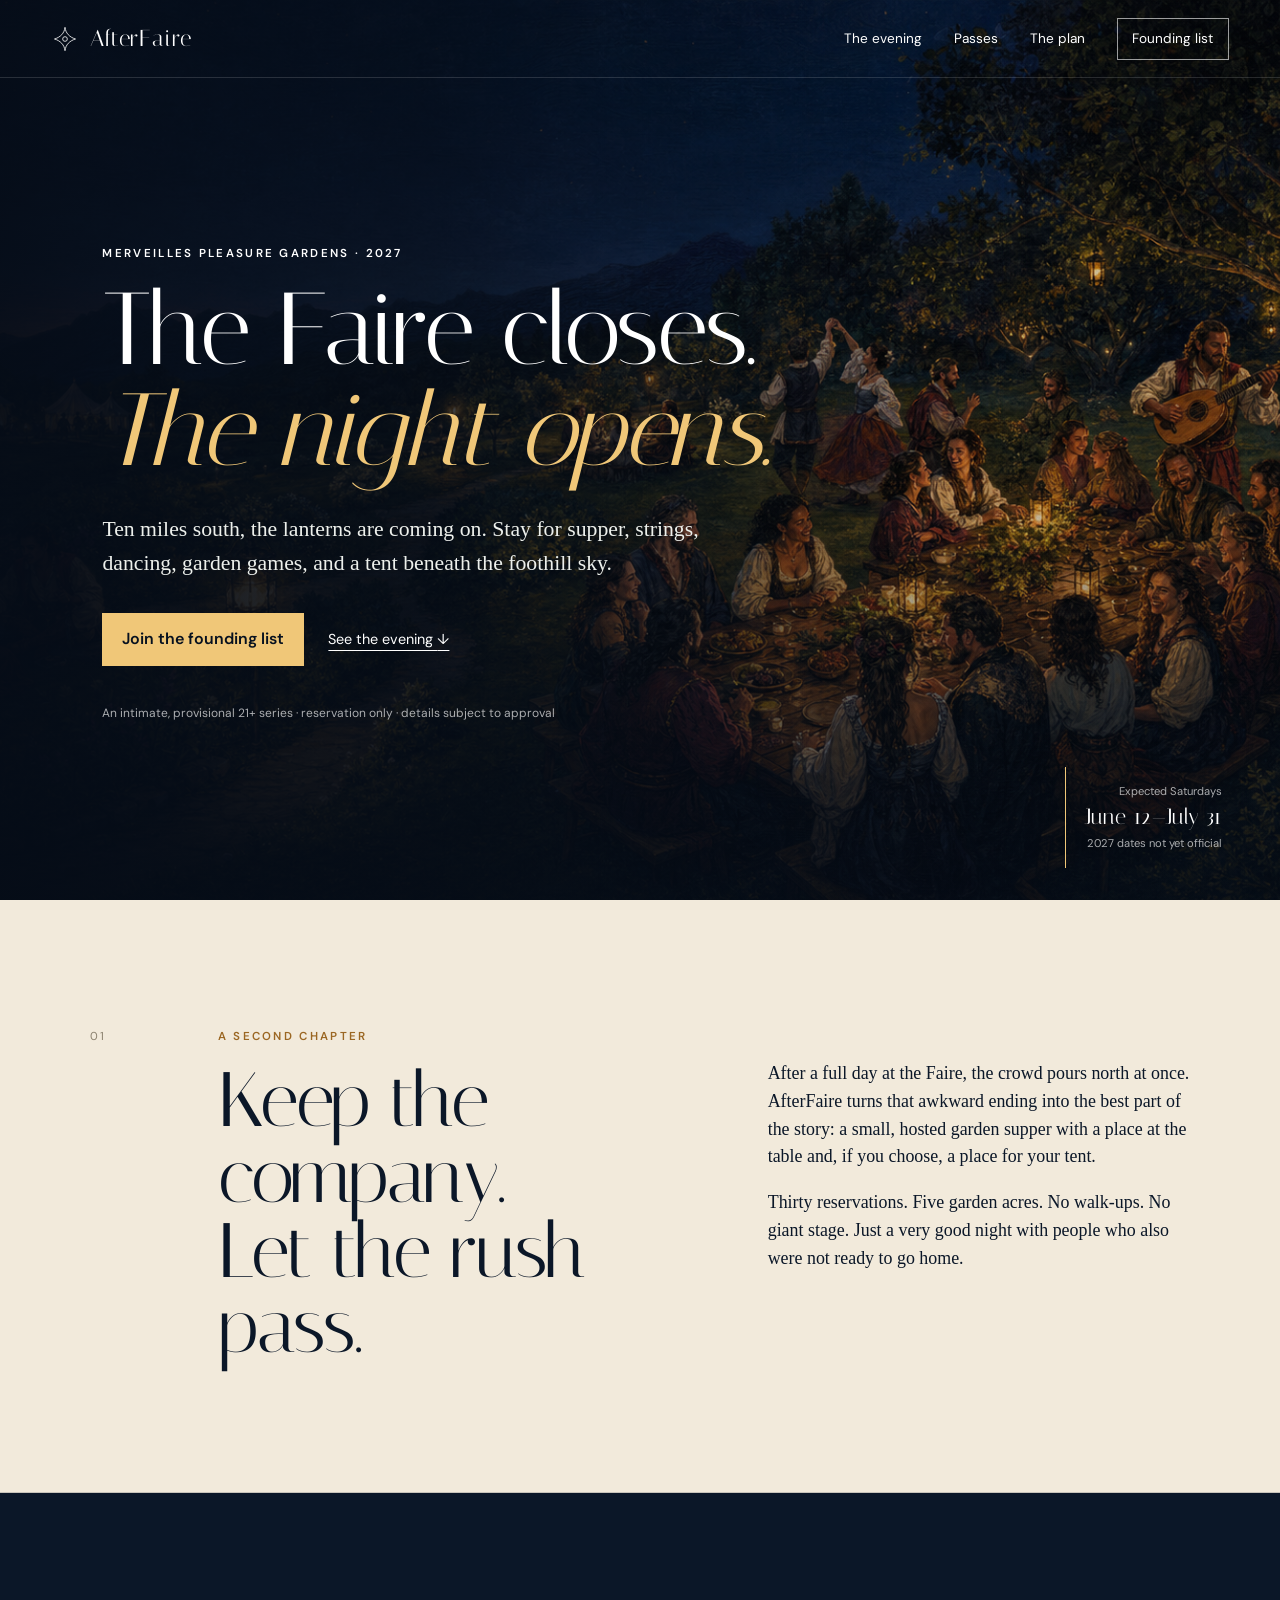
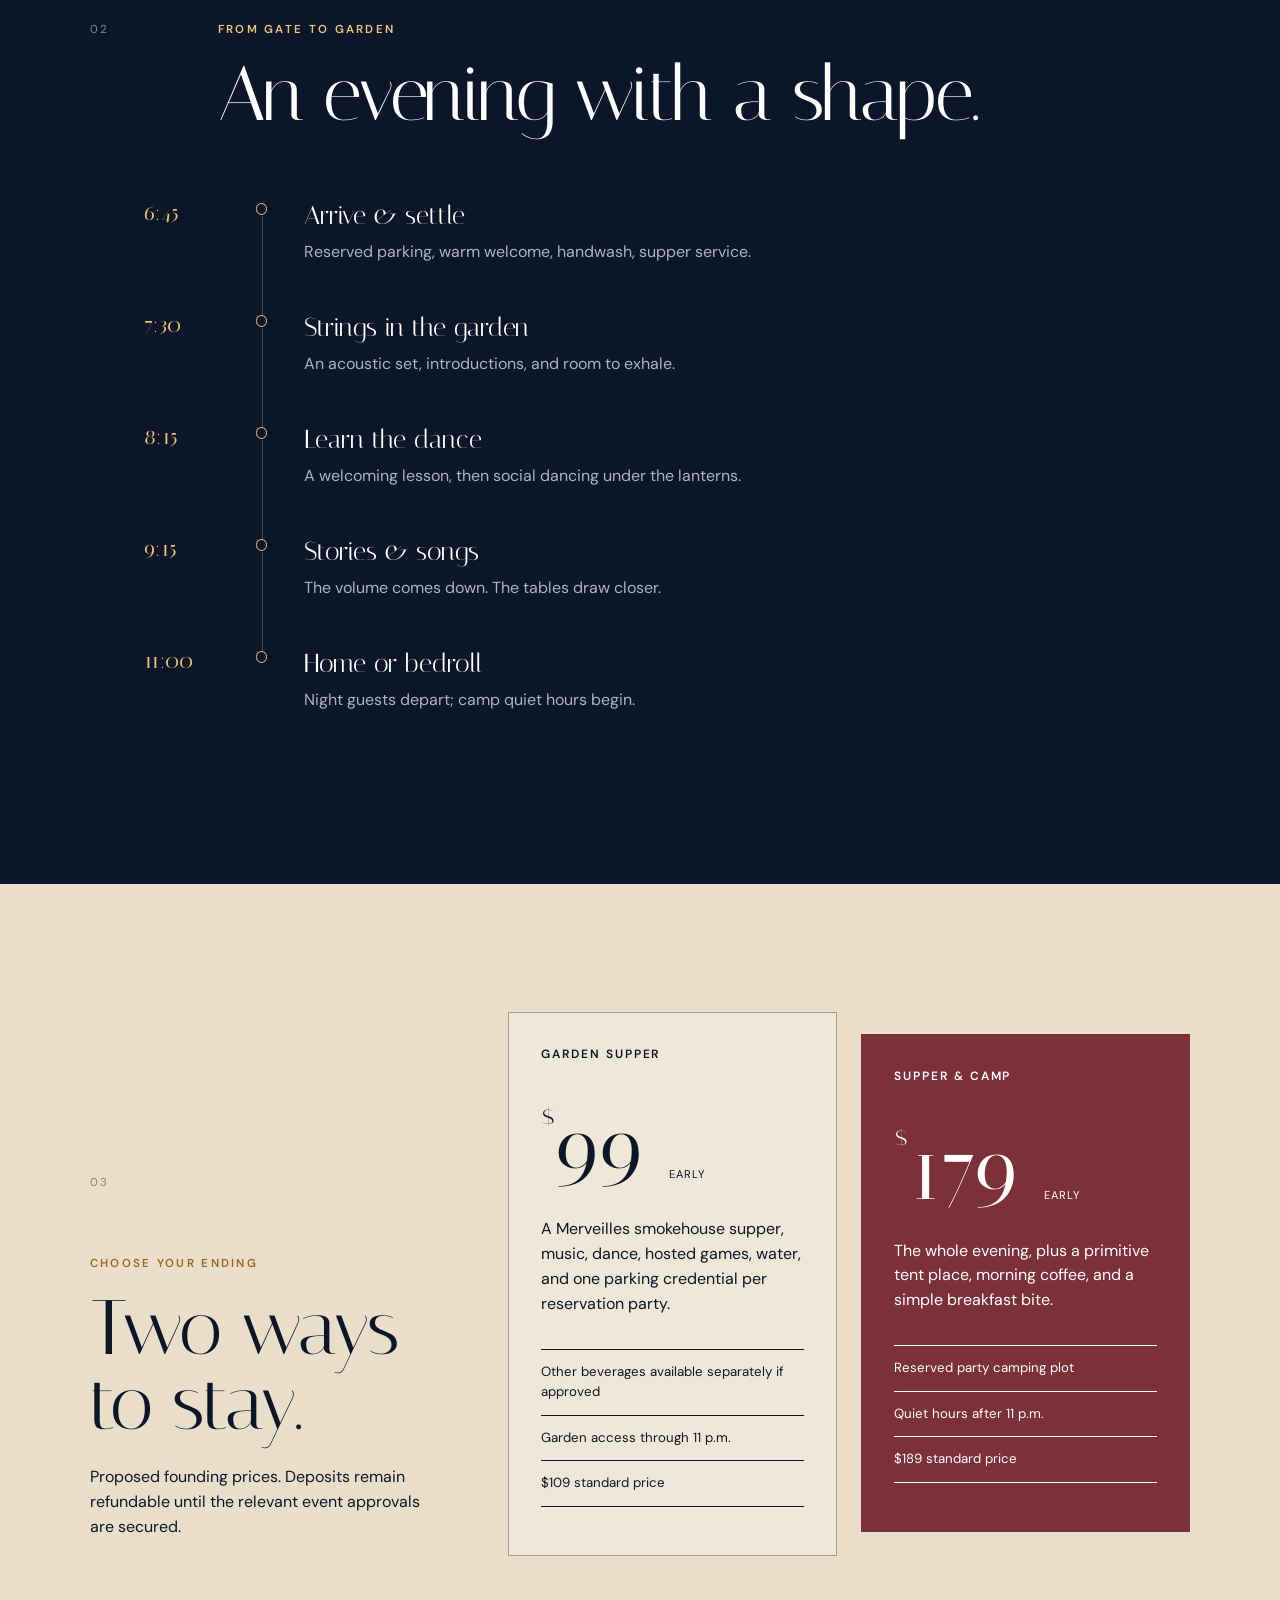
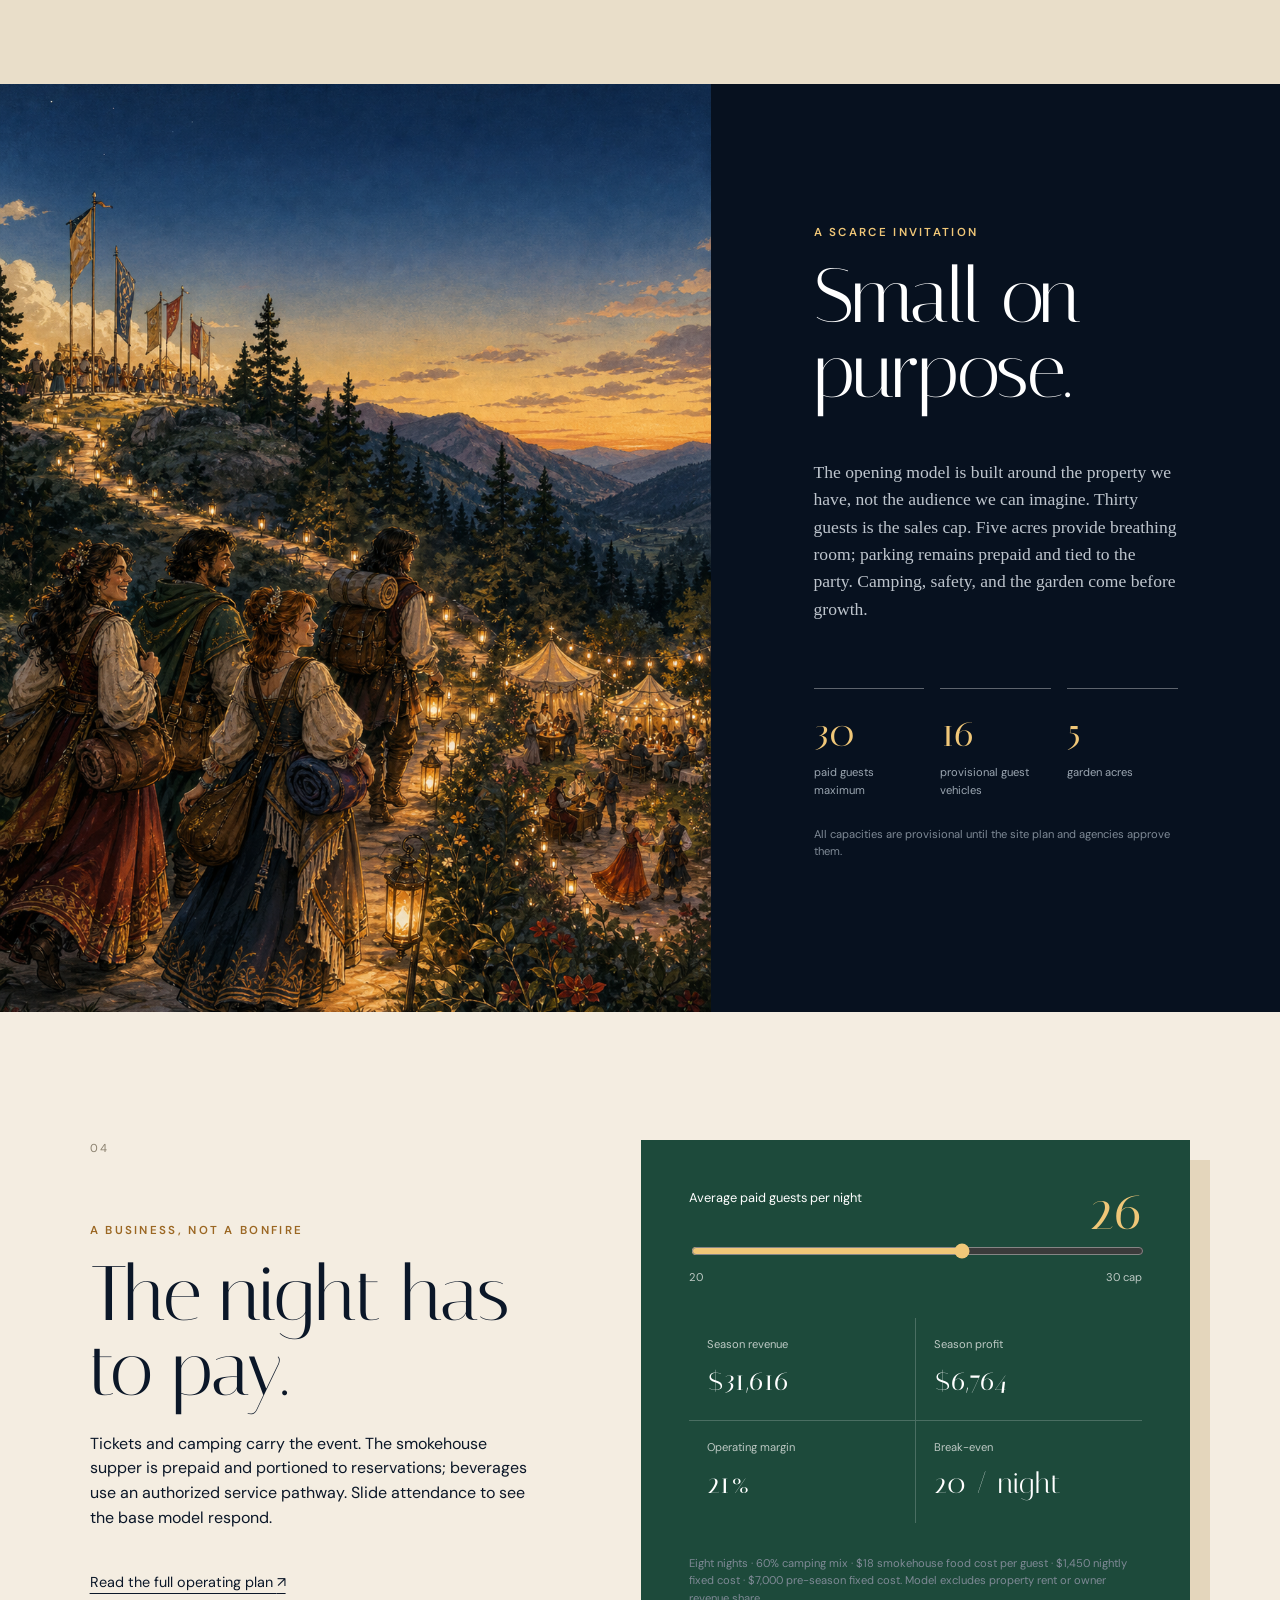
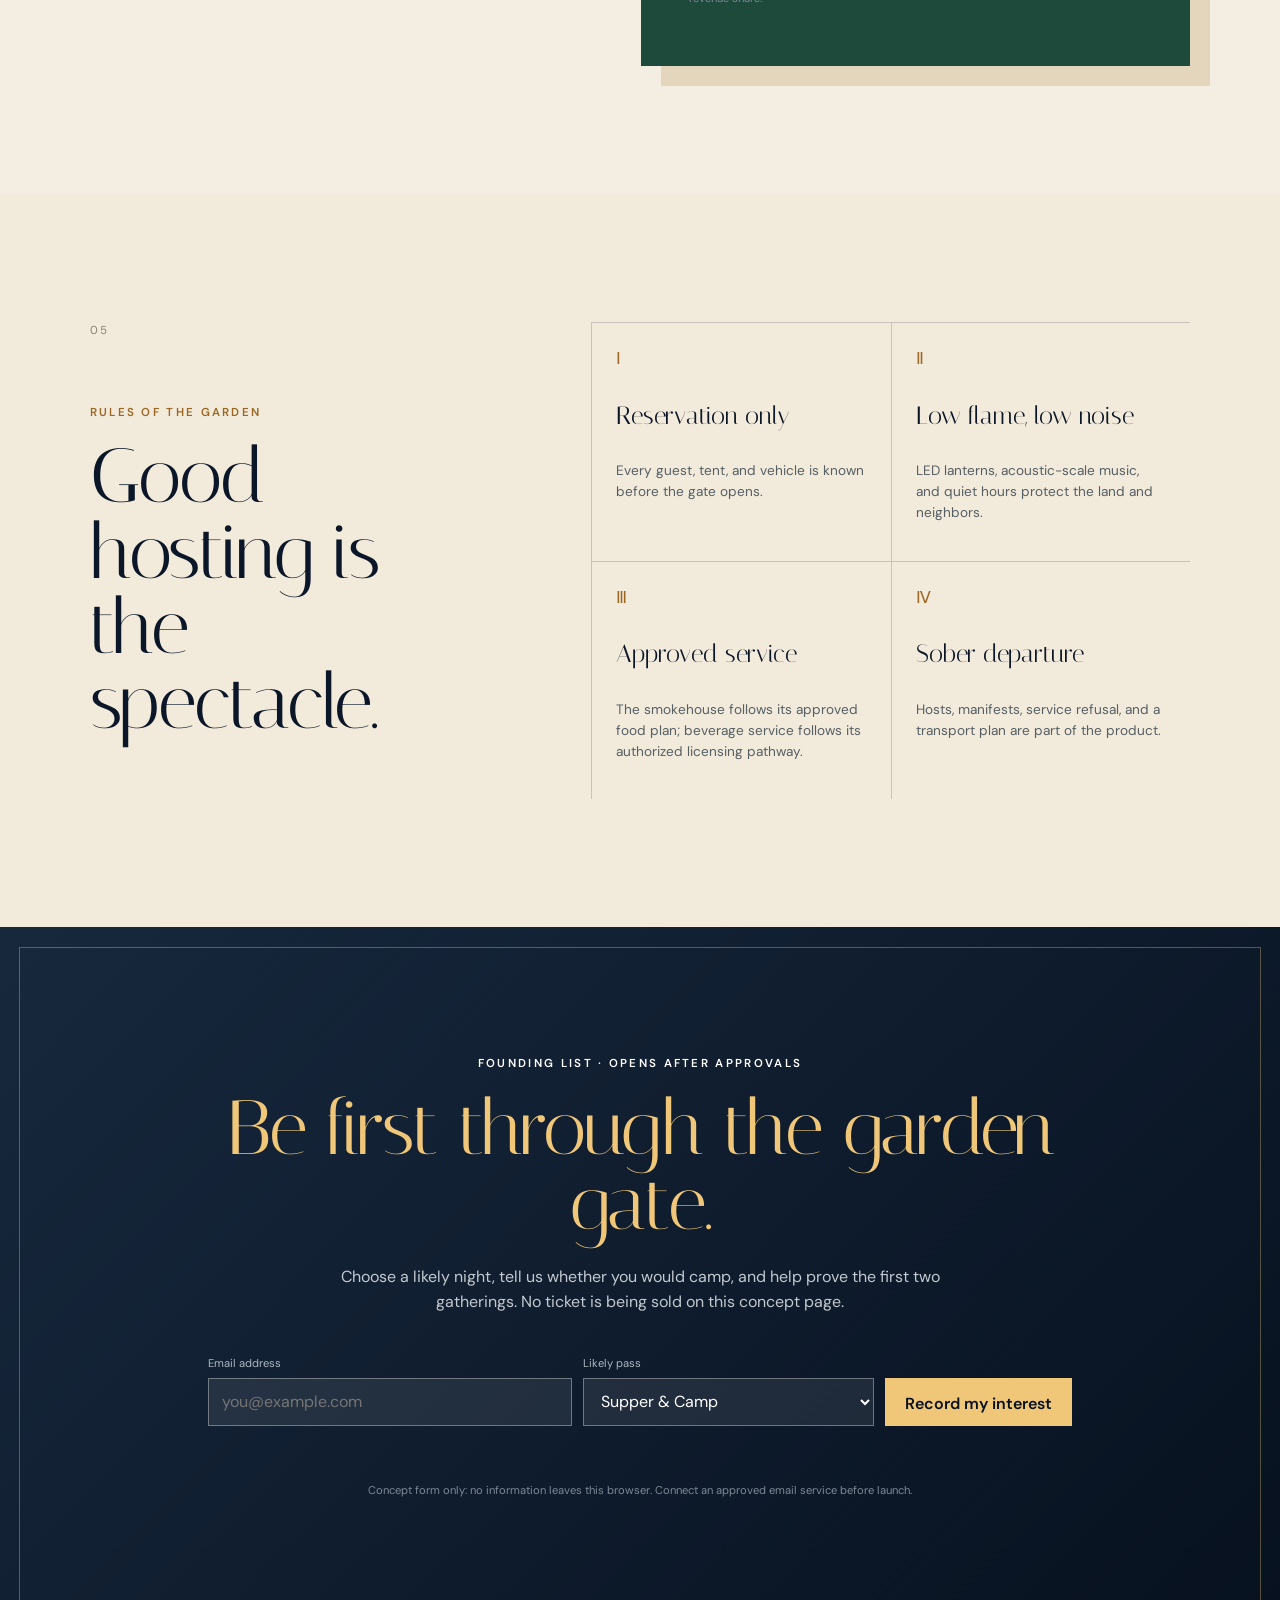
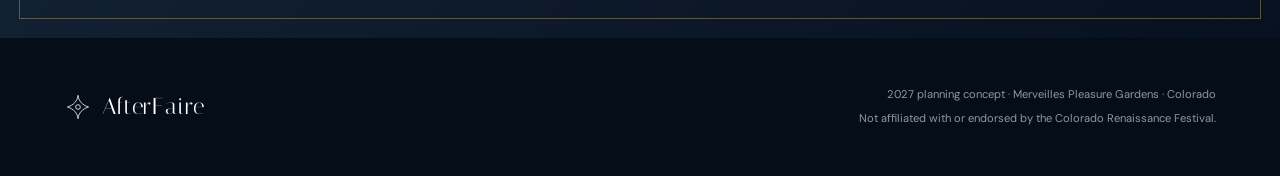
==== index.html @ 28139b81 "Launch AfterFaire 2027 planning site" ====
<!doctype html>
<html lang="en">
<head>
  <meta charset="utf-8">
  <meta name="viewport" content="width=device-width, initial-scale=1">
  <meta name="description" content="AfterFaire 2027: an intimate, reservation-only Renaissance Faire epilogue at Merveilles Pleasure Gardens.">
  <meta name="theme-color" content="#0b1728">
  <title>AfterFaire 2027 — The night opens</title>
  <link rel="preconnect" href="https://fonts.googleapis.com">
  <link rel="preconnect" href="https://fonts.gstatic.com" crossorigin>
  <link href="https://fonts.googleapis.com/css2?family=DM+Sans:wght@400;500;600&family=Italiana&display=swap" rel="stylesheet">
  <link rel="stylesheet" href="styles.css">
</head>
<body>
  <a class="skip-link" href="#main">Skip to content</a>

  <header class="site-header" data-header>
    <a class="wordmark" href="#top" aria-label="AfterFaire home">
      <svg viewBox="0 0 48 48" aria-hidden="true">
        <path d="M24 4c1 10 8 17 18 20-10 3-17 10-18 20-1-10-8-17-18-20C16 21 23 14 24 4Z"/>
        <circle cx="24" cy="24" r="4"/>
      </svg>
      <span>AfterFaire</span>
    </a>
    <nav aria-label="Primary navigation">
      <a href="#evening">The evening</a>
      <a href="#passes">Passes</a>
      <a href="#numbers">The plan</a>
      <a class="nav-cta" href="#founding">Founding list</a>
    </nav>
  </header>

  <main id="main">
    <section class="hero" id="top" aria-labelledby="hero-title">
      <img src="assets/afterfaire-hero-v2.png" alt="About two dozen costumed friends dining, dancing, and listening to musicians across a spacious lantern-lit garden beneath the Colorado foothills.">
      <div class="hero-shade"></div>
      <div class="hero-copy">
        <p class="eyebrow">Merveilles Pleasure Gardens · 2027</p>
        <h1 id="hero-title">The Faire closes.<br><em>The night opens.</em></h1>
        <p class="hero-lede">Ten miles south, the lanterns are coming on. Stay for supper, strings, dancing, garden games, and a tent beneath the foothill sky.</p>
        <div class="hero-actions">
          <a class="button button-gold" href="#founding">Join the founding list</a>
          <a class="text-link" href="#evening">See the evening <span aria-hidden="true">↓</span></a>
        </div>
        <p class="provisional">An intimate, provisional 21+ series · reservation only · details subject to approval</p>
      </div>
      <div class="hero-note" aria-hidden="true">
        <span>Expected Saturdays</span>
        <strong>June 12—July 31</strong>
        <small>2027 dates not yet official</small>
      </div>
    </section>

    <section class="thesis section-pad">
      <p class="section-number">01</p>
      <div>
        <p class="eyebrow amber">A second chapter</p>
        <h2>Keep the company.<br>Let the rush pass.</h2>
      </div>
      <div class="thesis-copy">
        <p>After a full day at the Faire, the crowd pours north at once. AfterFaire turns that awkward ending into the best part of the story: a small, hosted garden supper with a place at the table and, if you choose, a place for your tent.</p>
        <p>Thirty reservations. Five garden acres. No walk-ups. No giant stage. Just a very good night with people who also were not ready to go home.</p>
      </div>
    </section>

    <section class="evening" id="evening" aria-labelledby="evening-title">
      <div class="evening-intro section-pad">
        <p class="section-number">02</p>
        <div>
          <p class="eyebrow amber">From gate to garden</p>
          <h2 id="evening-title">An evening with a shape.</h2>
        </div>
      </div>
      <ol class="timeline">
        <li>
          <time>6:45</time>
          <span class="timeline-dot"></span>
          <div><strong>Arrive & settle</strong><p>Reserved parking, warm welcome, handwash, supper service.</p></div>
        </li>
        <li>
          <time>7:30</time>
          <span class="timeline-dot"></span>
          <div><strong>Strings in the garden</strong><p>An acoustic set, introductions, and room to exhale.</p></div>
        </li>
        <li>
          <time>8:15</time>
          <span class="timeline-dot"></span>
          <div><strong>Learn the dance</strong><p>A welcoming lesson, then social dancing under the lanterns.</p></div>
        </li>
        <li>
          <time>9:15</time>
          <span class="timeline-dot"></span>
          <div><strong>Stories & songs</strong><p>The volume comes down. The tables draw closer.</p></div>
        </li>
        <li>
          <time>11:00</time>
          <span class="timeline-dot"></span>
          <div><strong>Home or bedroll</strong><p>Night guests depart; camp quiet hours begin.</p></div>
        </li>
      </ol>
    </section>

    <section class="passes section-pad" id="passes" aria-labelledby="passes-title">
      <div class="passes-heading">
        <p class="section-number">03</p>
        <p class="eyebrow amber">Choose your ending</p>
        <h2 id="passes-title">Two ways to stay.</h2>
        <p>Proposed founding prices. Deposits remain refundable until the relevant event approvals are secured.</p>
      </div>
      <article class="pass-card">
        <p class="card-kicker">Garden Supper</p>
        <p class="price"><sup>$</sup>99 <small>early</small></p>
        <p>A Merveilles smokehouse supper, music, dance, hosted games, water, and one parking credential per reservation party.</p>
        <ul>
          <li>Other beverages available separately if approved</li>
          <li>Garden access through 11 p.m.</li>
          <li>$109 standard price</li>
        </ul>
      </article>
      <article class="pass-card featured">
        <p class="card-kicker">Supper & Camp</p>
        <p class="price"><sup>$</sup>179 <small>early</small></p>
        <p>The whole evening, plus a primitive tent place, morning coffee, and a simple breakfast bite.</p>
        <ul>
          <li>Reserved party camping plot</li>
          <li>Quiet hours after 11 p.m.</li>
          <li>$189 standard price</li>
        </ul>
      </article>
    </section>

    <section class="journey" aria-labelledby="journey-title">
      <div class="journey-image">
        <img src="assets/afterfaire-journey.png" alt="Four costumed friends follow a lantern path from a distant fair toward a garden gathering in the foothills.">
      </div>
      <div class="journey-copy">
        <p class="eyebrow amber">A scarce invitation</p>
        <h2 id="journey-title">Small on purpose.</h2>
        <p>The opening model is built around the property we have, not the audience we can imagine. Thirty guests is the sales cap. Five acres provide breathing room; parking remains prepaid and tied to the party. Camping, safety, and the garden come before growth.</p>
        <dl class="facts">
          <div><dt>30</dt><dd>paid guests maximum</dd></div>
          <div><dt>16</dt><dd>provisional guest vehicles</dd></div>
          <div><dt>5</dt><dd>garden acres</dd></div>
        </dl>
        <p class="small-print">All capacities are provisional until the site plan and agencies approve them.</p>
      </div>
    </section>

    <section class="numbers section-pad" id="numbers" aria-labelledby="numbers-title">
      <div class="numbers-heading">
        <p class="section-number">04</p>
        <p class="eyebrow amber">A business, not a bonfire</p>
        <h2 id="numbers-title">The night has to pay.</h2>
        <p>Tickets and camping carry the event. The smokehouse supper is prepaid and portioned to reservations; beverages use an authorized service pathway. Slide attendance to see the base model respond.</p>
        <a class="text-link dark-link" href="business-plan.md">Read the full operating plan <span aria-hidden="true">↗</span></a>
      </div>
      <div class="calculator" data-calculator>
        <div class="calc-control">
          <label for="attendance">Average paid guests per night</label>
          <output id="attendance-output" for="attendance">26</output>
          <input id="attendance" type="range" min="20" max="30" value="26" step="1">
          <div class="range-labels"><span>20</span><span>30 cap</span></div>
        </div>
        <div class="calc-results" aria-live="polite">
          <div><span>Season revenue</span><strong data-revenue>$31,616</strong></div>
          <div><span>Season profit</span><strong data-profit>$6,764</strong></div>
          <div><span>Operating margin</span><strong data-margin>21%</strong></div>
          <div><span>Break-even</span><strong>20 / night</strong></div>
        </div>
        <p class="calc-note">Eight nights · 60% camping mix · $18 smokehouse food cost per guest · $1,450 nightly fixed cost · $7,000 pre-season fixed cost. Model excludes property rent or owner revenue share.</p>
      </div>
    </section>

    <section class="principles section-pad" aria-labelledby="principles-title">
      <div>
        <p class="section-number">05</p>
        <p class="eyebrow amber">Rules of the garden</p>
        <h2 id="principles-title">Good hosting is the spectacle.</h2>
      </div>
      <div class="principle-grid">
        <article><span>Ⅰ</span><h3>Reservation only</h3><p>Every guest, tent, and vehicle is known before the gate opens.</p></article>
        <article><span>Ⅱ</span><h3>Low flame, low noise</h3><p>LED lanterns, acoustic-scale music, and quiet hours protect the land and neighbors.</p></article>
        <article><span>Ⅲ</span><h3>Approved service</h3><p>The smokehouse follows its approved food plan; beverage service follows its authorized licensing pathway.</p></article>
        <article><span>Ⅳ</span><h3>Sober departure</h3><p>Hosts, manifests, service refusal, and a transport plan are part of the product.</p></article>
      </div>
    </section>

    <section class="founding" id="founding" aria-labelledby="founding-title">
      <div class="founding-inner">
        <p class="eyebrow">Founding list · opens after approvals</p>
        <h2 id="founding-title">Be first through the garden gate.</h2>
        <p>Choose a likely night, tell us whether you would camp, and help prove the first two gatherings. No ticket is being sold on this concept page.</p>
        <form class="signup" data-signup>
          <label><span>Email address</span><input type="email" name="email" autocomplete="email" placeholder="you@example.com" required></label>
          <label><span>Likely pass</span><select name="pass"><option>Supper & Camp</option><option>Garden Supper</option><option>Not sure yet</option></select></label>
          <button class="button button-gold" type="submit">Record my interest</button>
        </form>
        <p class="form-message" data-form-message role="status"></p>
        <p class="privacy">Concept form only: no information leaves this browser. Connect an approved email service before launch.</p>
      </div>
    </section>
  </main>

  <footer>
    <a class="wordmark footer-mark" href="#top">
      <svg viewBox="0 0 48 48" aria-hidden="true"><path d="M24 4c1 10 8 17 18 20-10 3-17 10-18 20-1-10-8-17-18-20C16 21 23 14 24 4Z"/><circle cx="24" cy="24" r="4"/></svg>
      <span>AfterFaire</span>
    </a>
    <p>2027 planning concept · Merveilles Pleasure Gardens · Colorado</p>
    <p>Not affiliated with or endorsed by the Colorado Renaissance Festival.</p>
  </footer>

  <script src="script.js"></script>
</body>
</html>
---- styles.css ----
:root {
  --ink: #0b1728;
  --ink-soft: #15243a;
  --night: #07111f;
  --paper: #f2eadb;
  --paper-deep: #e4d6bc;
  --amber: #dba657;
  --gold: #f0c778;
  --burgundy: #7c3038;
  --pine: #1d4a3b;
  --muted: #6f756f;
  --line: rgba(11, 23, 40, .18);
  --display: "Italiana", Georgia, serif;
  --sans: "DM Sans", system-ui, sans-serif;
}

* { box-sizing: border-box; }
html { scroll-behavior: smooth; }
body { margin: 0; color: var(--ink); background: var(--paper); font-family: var(--sans); line-height: 1.55; }
img { display: block; width: 100%; }
a { color: inherit; }
button, input, select { font: inherit; }
.skip-link { position: fixed; left: 1rem; top: -5rem; z-index: 100; background: var(--gold); padding: .7rem 1rem; }
.skip-link:focus { top: 1rem; }

.site-header { position: fixed; inset: 0 0 auto; z-index: 20; display: flex; align-items: center; justify-content: space-between; padding: 1.1rem clamp(1.2rem, 4vw, 4rem); color: #fff; border-bottom: 1px solid rgba(255,255,255,.14); transition: background .25s, padding .25s; }
.site-header.scrolled { background: rgba(7,17,31,.95); backdrop-filter: blur(14px); padding-top: .75rem; padding-bottom: .75rem; }
.wordmark { display: inline-flex; gap: .65rem; align-items: center; text-decoration: none; font-family: var(--display); font-size: 1.45rem; letter-spacing: .04em; }
.wordmark svg { width: 1.75rem; fill: none; stroke: currentColor; stroke-width: 1.4; }
nav { display: flex; gap: clamp(1rem, 2.5vw, 2.5rem); align-items: center; font-size: .85rem; }
nav a { text-decoration: none; }
.nav-cta { border: 1px solid rgba(255,255,255,.6); padding: .6rem .9rem; }

.hero { min-height: 100svh; position: relative; display: flex; align-items: center; overflow: hidden; color: #fff; background: var(--night); }
.hero > img { position: absolute; inset: 0; height: 100%; object-fit: cover; object-position: 55% center; }
.hero-shade { position: absolute; inset: 0; background: linear-gradient(90deg, rgba(5,12,23,.96) 0%, rgba(5,12,23,.79) 34%, rgba(5,12,23,.16) 72%), linear-gradient(0deg, rgba(5,12,23,.72), transparent 45%); }
.hero-copy { position: relative; z-index: 2; width: min(44rem, 86vw); margin-left: clamp(1.2rem, 8vw, 9rem); padding: 9rem 0 4rem; }
.eyebrow { margin: 0 0 1.1rem; font-size: .72rem; font-weight: 600; letter-spacing: .2em; text-transform: uppercase; }
.amber { color: #9b6723; }
h1, h2 { margin: 0; font-family: var(--display); font-weight: 400; line-height: .98; letter-spacing: -.025em; }
h1 { font-size: clamp(3.7rem, 8vw, 8.5rem); }
h1 em { color: var(--gold); font-style: italic; }
h2 { font-size: clamp(3rem, 6vw, 6.8rem); }
.hero-lede { max-width: 39rem; margin: 2rem 0; color: #edf0ec; font-family: Georgia, serif; font-size: clamp(1.1rem, 1.7vw, 1.4rem); }
.hero-actions { display: flex; flex-wrap: wrap; gap: 1.5rem; align-items: center; }
.button { display: inline-block; border: 0; padding: .9rem 1.25rem; cursor: pointer; font-weight: 600; text-decoration: none; }
.button-gold { color: var(--night); background: var(--gold); }
.button:hover, .button:focus-visible { transform: translateY(-1px); filter: brightness(1.06); }
.text-link { font-size: .9rem; text-underline-offset: .35rem; }
.provisional { margin-top: 2.4rem; color: rgba(255,255,255,.66); font-size: .75rem; }
.hero-note { position: absolute; right: 3vw; bottom: 2rem; z-index: 2; padding: 1rem 1.2rem; border-left: 1px solid var(--gold); text-align: right; }
.hero-note span, .hero-note small { display: block; color: rgba(255,255,255,.66); font-size: .7rem; }
.hero-note strong { display: block; font-family: var(--display); font-size: 1.4rem; font-weight: 400; }

.section-pad { padding: clamp(5rem, 10vw, 10rem) clamp(1.2rem, 7vw, 8rem); }
.section-number { margin: 0; color: #8a806e; font-size: .72rem; letter-spacing: .18em; }
.thesis { display: grid; grid-template-columns: 4rem 1.15fr 1fr; gap: clamp(2rem, 5vw, 6rem); align-items: start; border-bottom: 1px solid var(--line); }
.thesis h2 { max-width: 12ch; }
.thesis-copy { max-width: 34rem; padding-top: 2rem; font-family: Georgia, serif; font-size: 1.12rem; }
.thesis-copy p:first-child { margin-top: 0; }

.evening { color: #fff; background: var(--ink); }
.evening-intro { display: grid; grid-template-columns: 4rem 1fr; gap: clamp(2rem, 5vw, 6rem); padding-bottom: 4rem; }
.evening .section-number { color: #7f8a98; }
.evening .amber { color: var(--gold); }
.timeline { max-width: 1120px; margin: 0 auto; padding: 0 clamp(1.2rem, 5vw, 4rem) 8rem; list-style: none; }
.timeline li { display: grid; grid-template-columns: 5rem 1rem 1fr; gap: 2rem; min-height: 7rem; }
.timeline time { color: var(--gold); font-family: var(--display); font-size: 1.35rem; }
.timeline-dot { position: relative; width: .7rem; height: .7rem; margin-top: .45rem; border: 1px solid var(--gold); border-radius: 50%; }
.timeline-dot::after { content: ""; position: absolute; left: 50%; top: .7rem; width: 1px; height: 6.3rem; background: rgba(240,199,120,.28); }
.timeline li:last-child .timeline-dot::after { display: none; }
.timeline strong { display: block; font-family: var(--display); font-size: 1.65rem; font-weight: 400; }
.timeline p { margin: .2rem 0; color: #acb5c0; }

.passes { display: grid; grid-template-columns: 1.2fr 1fr 1fr; gap: 1.5rem; align-items: end; background: #e9dec9; }
.passes-heading { padding-right: 3vw; }
.passes-heading .section-number { margin-bottom: 4rem; }
.passes-heading h2 { margin-bottom: 1.5rem; }
.pass-card { min-height: 30rem; padding: 2rem; border: 1px solid #ad9d80; background: rgba(255,255,255,.28); }
.pass-card.featured { color: #fff; background: var(--burgundy); border-color: var(--burgundy); transform: translateY(-1.5rem); }
.card-kicker { margin: 0; font-size: .75rem; font-weight: 600; letter-spacing: .16em; text-transform: uppercase; }
.price { margin: 2.5rem 0 1.6rem; font-family: var(--display); font-size: 5.5rem; line-height: 1; }
.price sup { font-size: 1.5rem; vertical-align: top; }
.price small { font-family: var(--sans); font-size: .7rem; letter-spacing: .08em; text-transform: uppercase; }
.pass-card ul { margin-top: 2rem; padding: 0; list-style: none; border-top: 1px solid currentColor; }
.pass-card li { padding: .75rem 0; border-bottom: 1px solid currentColor; font-size: .83rem; }

.journey { display: grid; grid-template-columns: minmax(0, 1fr) minmax(25rem, .8fr); min-height: 90vh; color: #fff; background: var(--night); }
.journey-image { max-height: 58rem; overflow: hidden; }
.journey-image img { height: 100%; object-fit: cover; }
.journey-copy { display: flex; flex-direction: column; justify-content: center; padding: clamp(4rem, 8vw, 9rem); }
.journey-copy .amber { color: var(--gold); }
.journey-copy h2 { margin-bottom: 2rem; }
.journey-copy > p:not(.eyebrow):not(.small-print) { color: #bec5cd; font-family: Georgia, serif; font-size: 1.1rem; }
.facts { display: grid; grid-template-columns: repeat(3, 1fr); gap: 1rem; margin: 3rem 0 1rem; }
.facts div { border-top: 1px solid rgba(255,255,255,.35); padding-top: .8rem; }
.facts dt { color: var(--gold); font-family: var(--display); font-size: 2.5rem; }
.facts dd { margin: 0; color: #9ba6b1; font-size: .7rem; }
.small-print, .calc-note, .privacy { color: #7e8995; font-size: .7rem; }

.numbers { display: grid; grid-template-columns: .9fr 1.1fr; gap: clamp(3rem, 8vw, 9rem); background: #f4ede1; }
.numbers-heading .section-number { margin-bottom: 4rem; }
.numbers-heading h2 { margin-bottom: 1.5rem; }
.dark-link { display: inline-block; margin-top: 1.5rem; }
.calculator { align-self: center; padding: clamp(1.5rem, 4vw, 3rem); color: #fff; background: var(--pine); box-shadow: 1.25rem 1.25rem 0 var(--paper-deep); }
.calc-control { display: grid; grid-template-columns: 1fr auto; gap: .5rem; }
.calc-control label { font-size: .8rem; }
.calc-control output { color: var(--gold); font-family: var(--display); font-size: 3.5rem; line-height: .8; }
input[type="range"] { grid-column: 1 / -1; width: 100%; accent-color: var(--gold); }
.range-labels { grid-column: 1 / -1; display: flex; justify-content: space-between; color: #bdc9c4; font-size: .7rem; }
.calc-results { display: grid; grid-template-columns: 1fr 1fr; gap: 1px; margin: 2rem 0; background: rgba(255,255,255,.2); }
.calc-results div { padding: 1.1rem; background: var(--pine); }
.calc-results span { display: block; color: #bdc9c4; font-size: .7rem; }
.calc-results strong { display: block; margin-top: .3rem; font-family: var(--display); font-size: 1.8rem; font-weight: 400; }

.principles { display: grid; grid-template-columns: .8fr 1.2fr; gap: clamp(3rem, 8vw, 10rem); }
.principles .section-number { margin-bottom: 4rem; }
.principle-grid { display: grid; grid-template-columns: 1fr 1fr; }
.principle-grid article { min-height: 13rem; padding: 1.5rem; border: solid var(--line); border-width: 1px 0 0 1px; }
.principle-grid span { color: #9b6723; font-family: var(--display); }
.principle-grid h3 { font-family: var(--display); font-size: 1.55rem; font-weight: 400; }
.principle-grid p { color: #555f64; font-size: .85rem; }

.founding { position: relative; padding: 8rem 1.2rem; color: #fff; background: linear-gradient(135deg, #17283d, #07111f); text-align: center; }
.founding::before { content: ""; position: absolute; inset: 1.2rem; border: 1px solid rgba(240,199,120,.35); pointer-events: none; }
.founding-inner { position: relative; max-width: 54rem; margin: 0 auto; }
.founding h2 { color: var(--gold); }
.founding-inner > p:not(.eyebrow):not(.privacy):not(.form-message) { max-width: 38rem; margin: 1.5rem auto 2.5rem; color: #c2c9d0; }
.signup { display: grid; grid-template-columns: 1fr .8fr auto; gap: .7rem; align-items: end; text-align: left; }
.signup label span { display: block; margin-bottom: .35rem; color: #aeb7c1; font-size: .7rem; }
.signup input, .signup select { width: 100%; height: 3rem; padding: 0 .8rem; color: #fff; background: rgba(255,255,255,.08); border: 1px solid rgba(255,255,255,.35); }
.signup select option { color: var(--ink); }
.signup .button { height: 3rem; }
.form-message { min-height: 1.5rem; color: var(--gold); }

footer { display: grid; grid-template-columns: 1fr auto; gap: .4rem 2rem; align-items: center; padding: 3rem clamp(1.2rem, 5vw, 5rem); color: #8d98a4; background: #050d18; font-size: .7rem; }
.footer-mark { grid-row: 1 / 3; color: #fff; }
footer p { margin: 0; text-align: right; }

@media (max-width: 900px) {
  nav a:not(.nav-cta) { display: none; }
  .hero-note { display: none; }
  .thesis { grid-template-columns: 2rem 1fr; }
  .thesis-copy { grid-column: 2; }
  .passes { grid-template-columns: 1fr 1fr; }
  .passes-heading { grid-column: 1 / -1; max-width: 38rem; }
  .pass-card.featured { transform: none; }
  .journey { grid-template-columns: 1fr; }
  .journey-image { max-height: 60vh; }
  .numbers, .principles { grid-template-columns: 1fr; }
}

@media (max-width: 600px) {
  .site-header { padding: .8rem 1rem; }
  .wordmark { font-size: 1.2rem; }
  .hero-copy { margin-left: 1.2rem; }
  .hero > img { object-position: 63% center; }
  .thesis, .evening-intro { grid-template-columns: 1fr; }
  .thesis-copy { grid-column: 1; }
  .timeline li { grid-template-columns: 3.8rem .8rem 1fr; gap: 1rem; }
  .passes { grid-template-columns: 1fr; }
  .pass-card { min-height: auto; }
  .facts { grid-template-columns: 1fr 1fr 1fr; }
  .journey-copy { padding: 4rem 1.2rem; }
  .calc-results { grid-template-columns: 1fr; }
  .principle-grid { grid-template-columns: 1fr; }
  .signup { grid-template-columns: 1fr; }
  footer { grid-template-columns: 1fr; }
  .footer-mark { grid-row: auto; margin-bottom: 1rem; }
  footer p { text-align: left; }
}

@media (prefers-reduced-motion: reduce) {
  html { scroll-behavior: auto; }
  *, *::before, *::after { transition: none !important; }
}
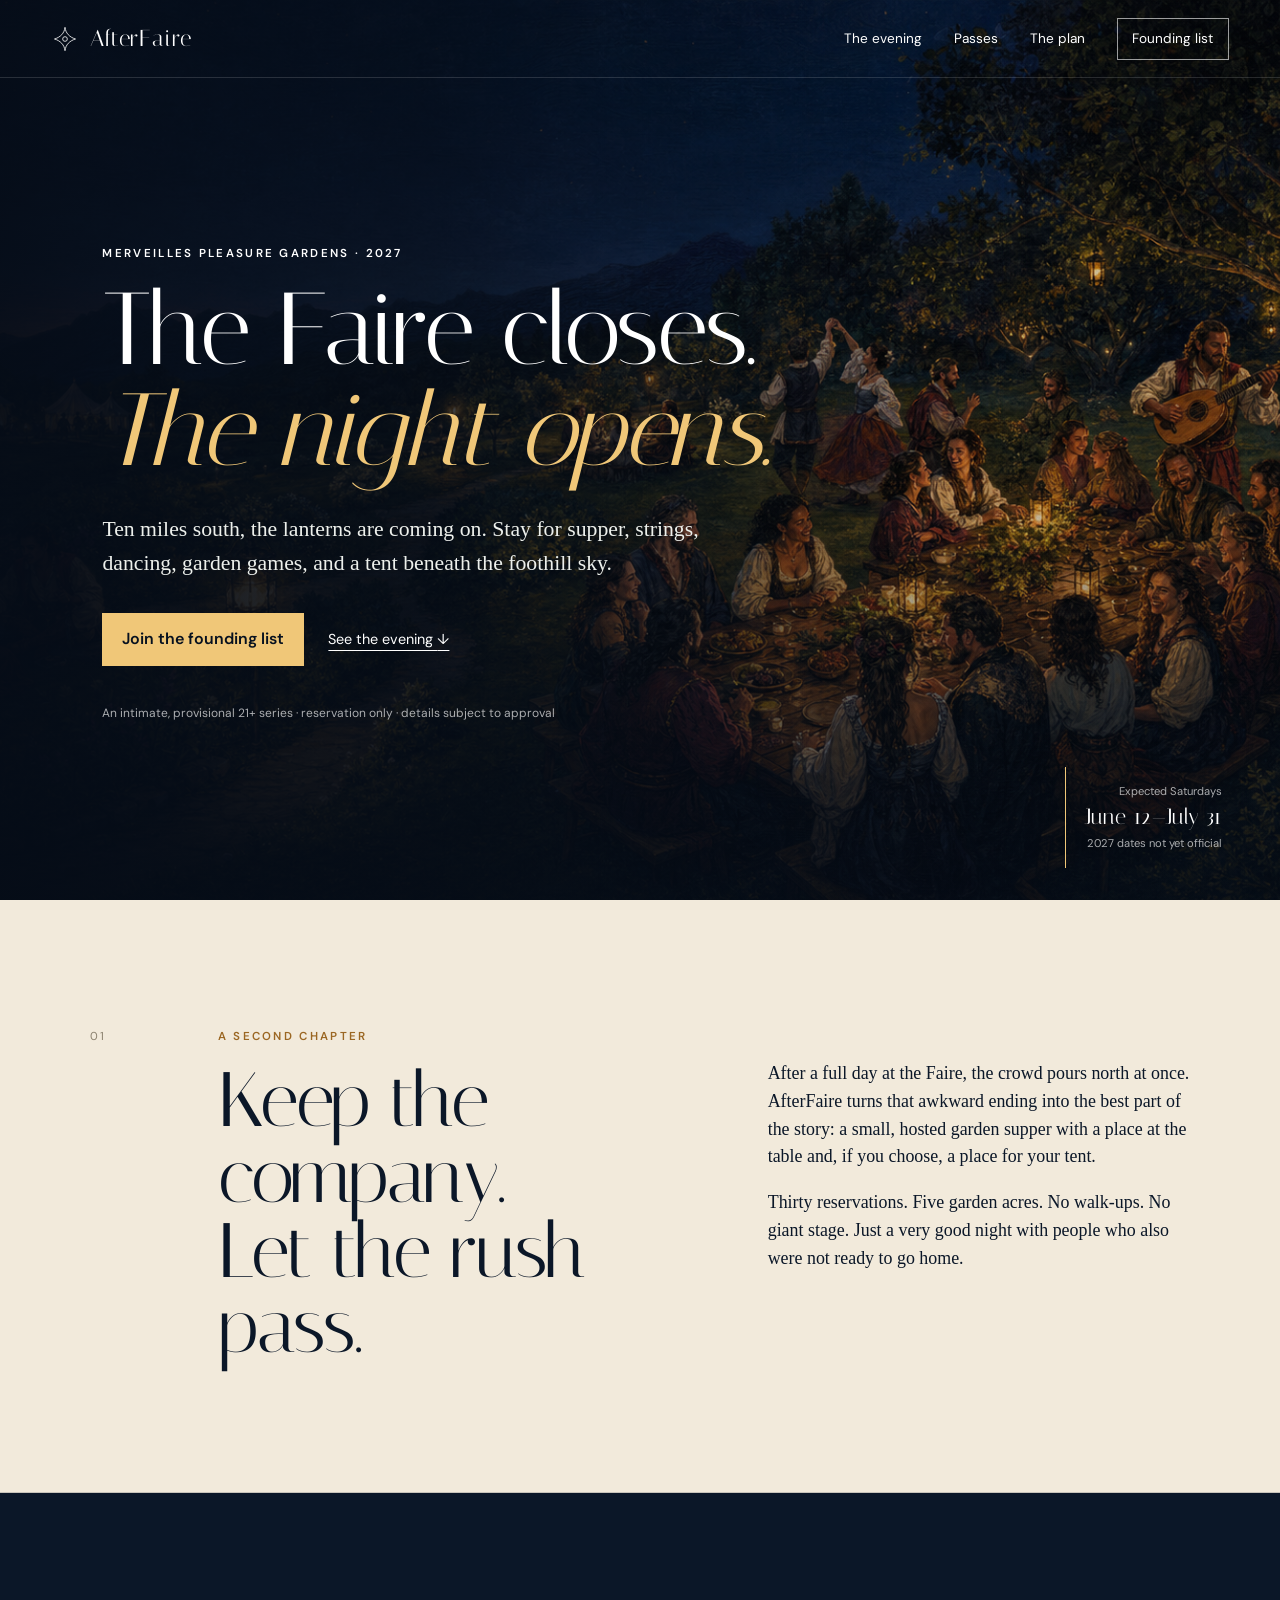
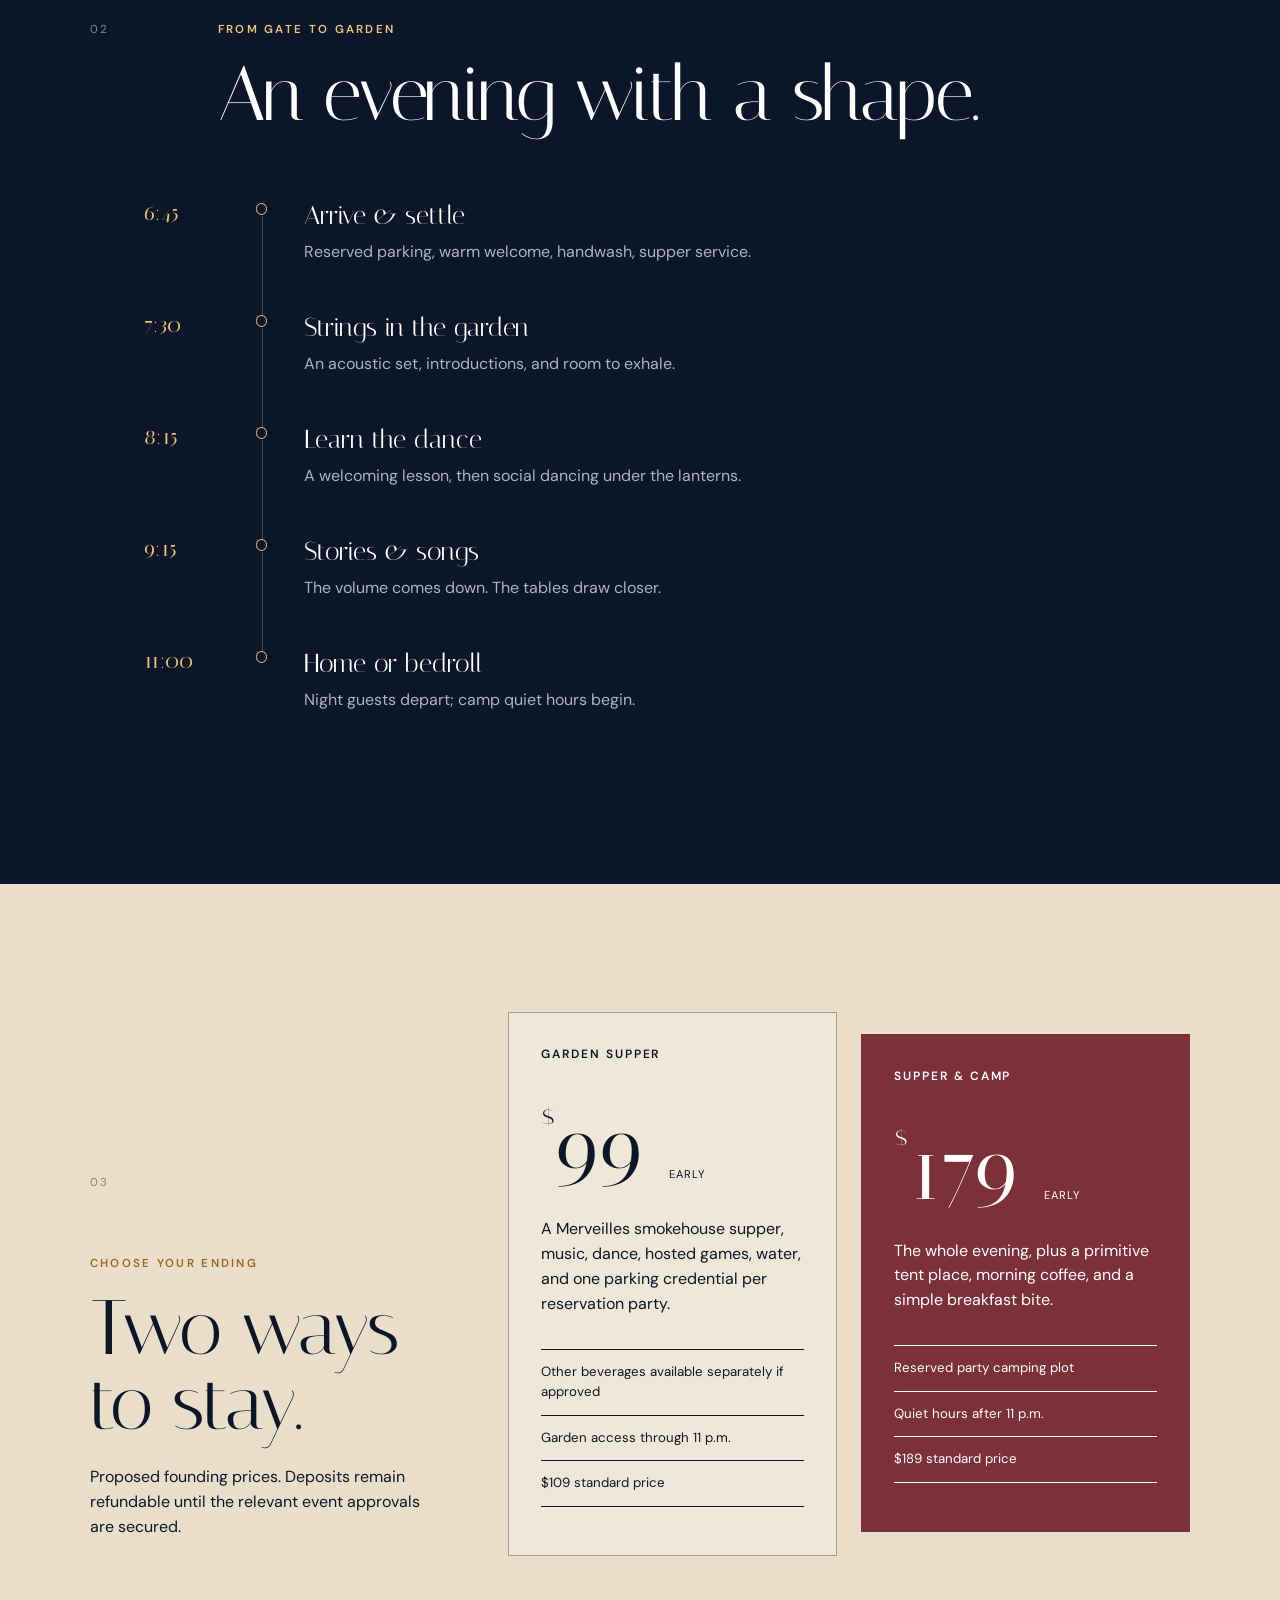
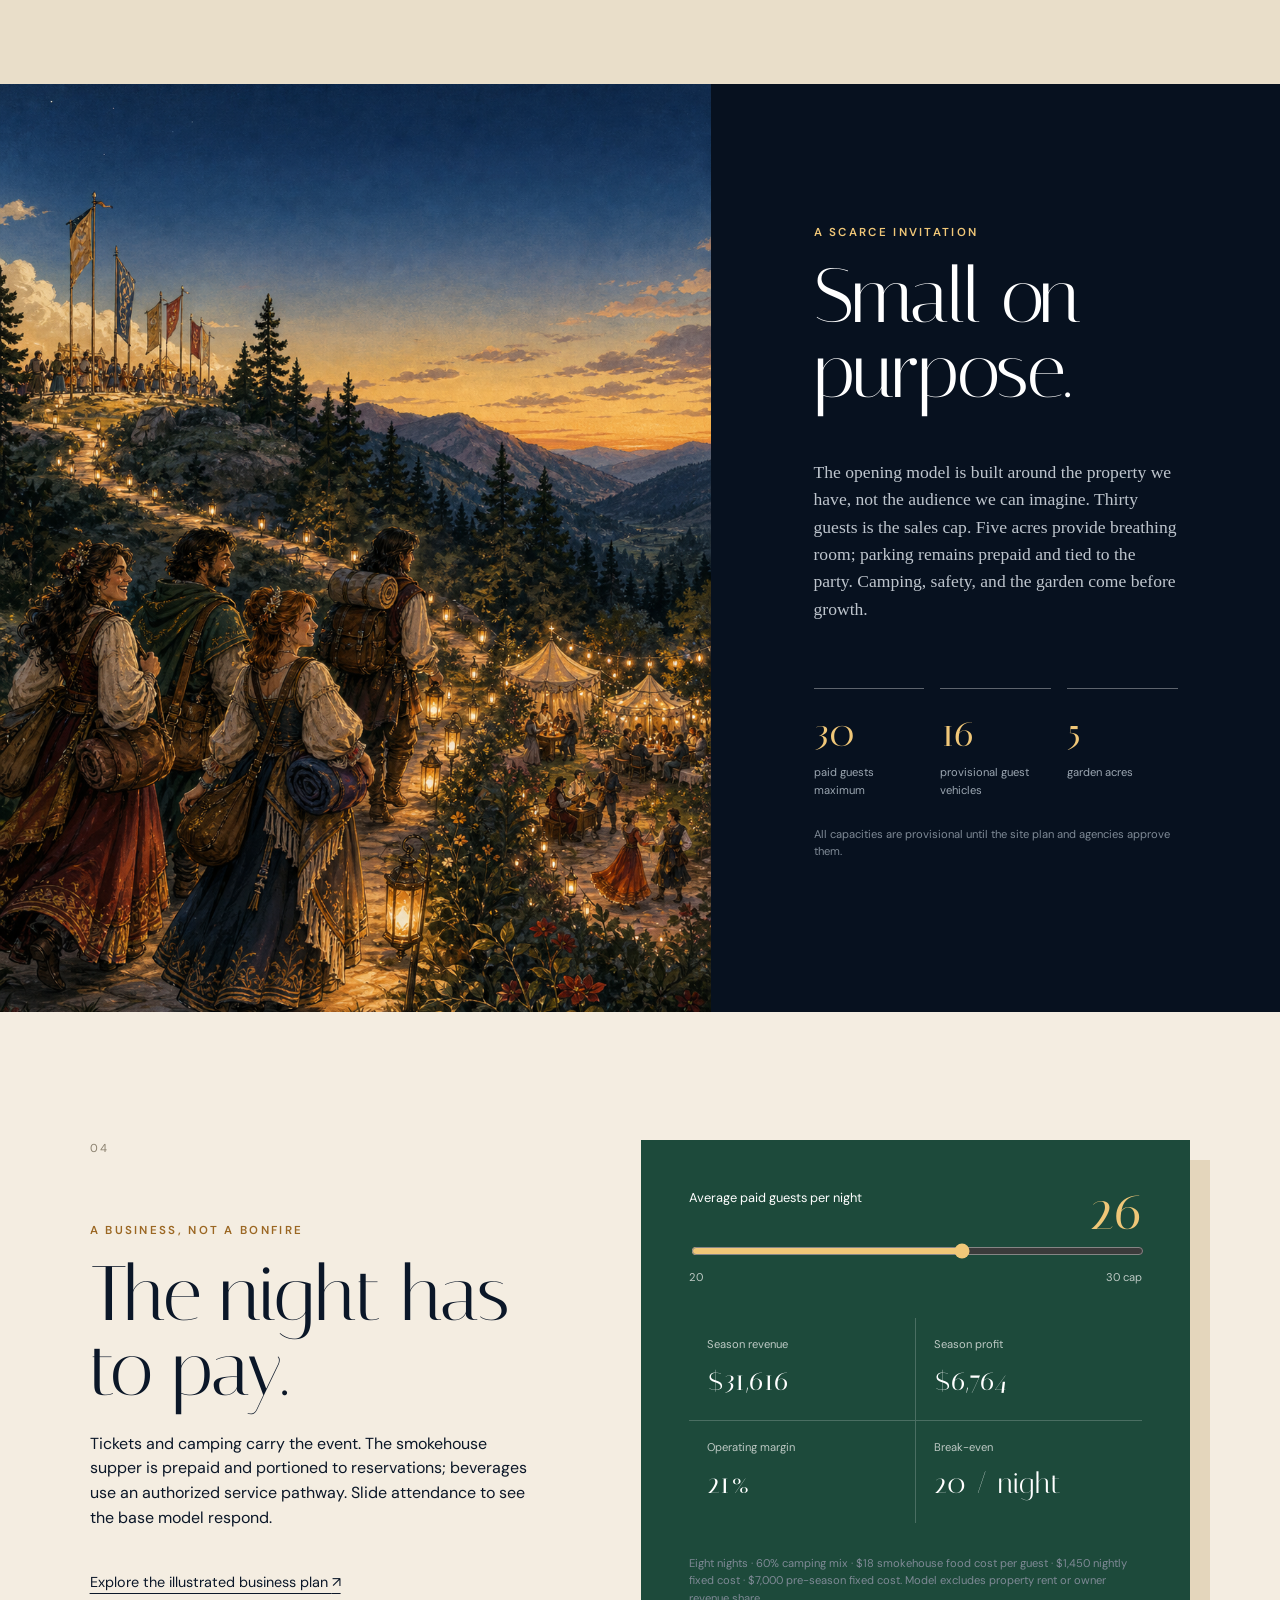
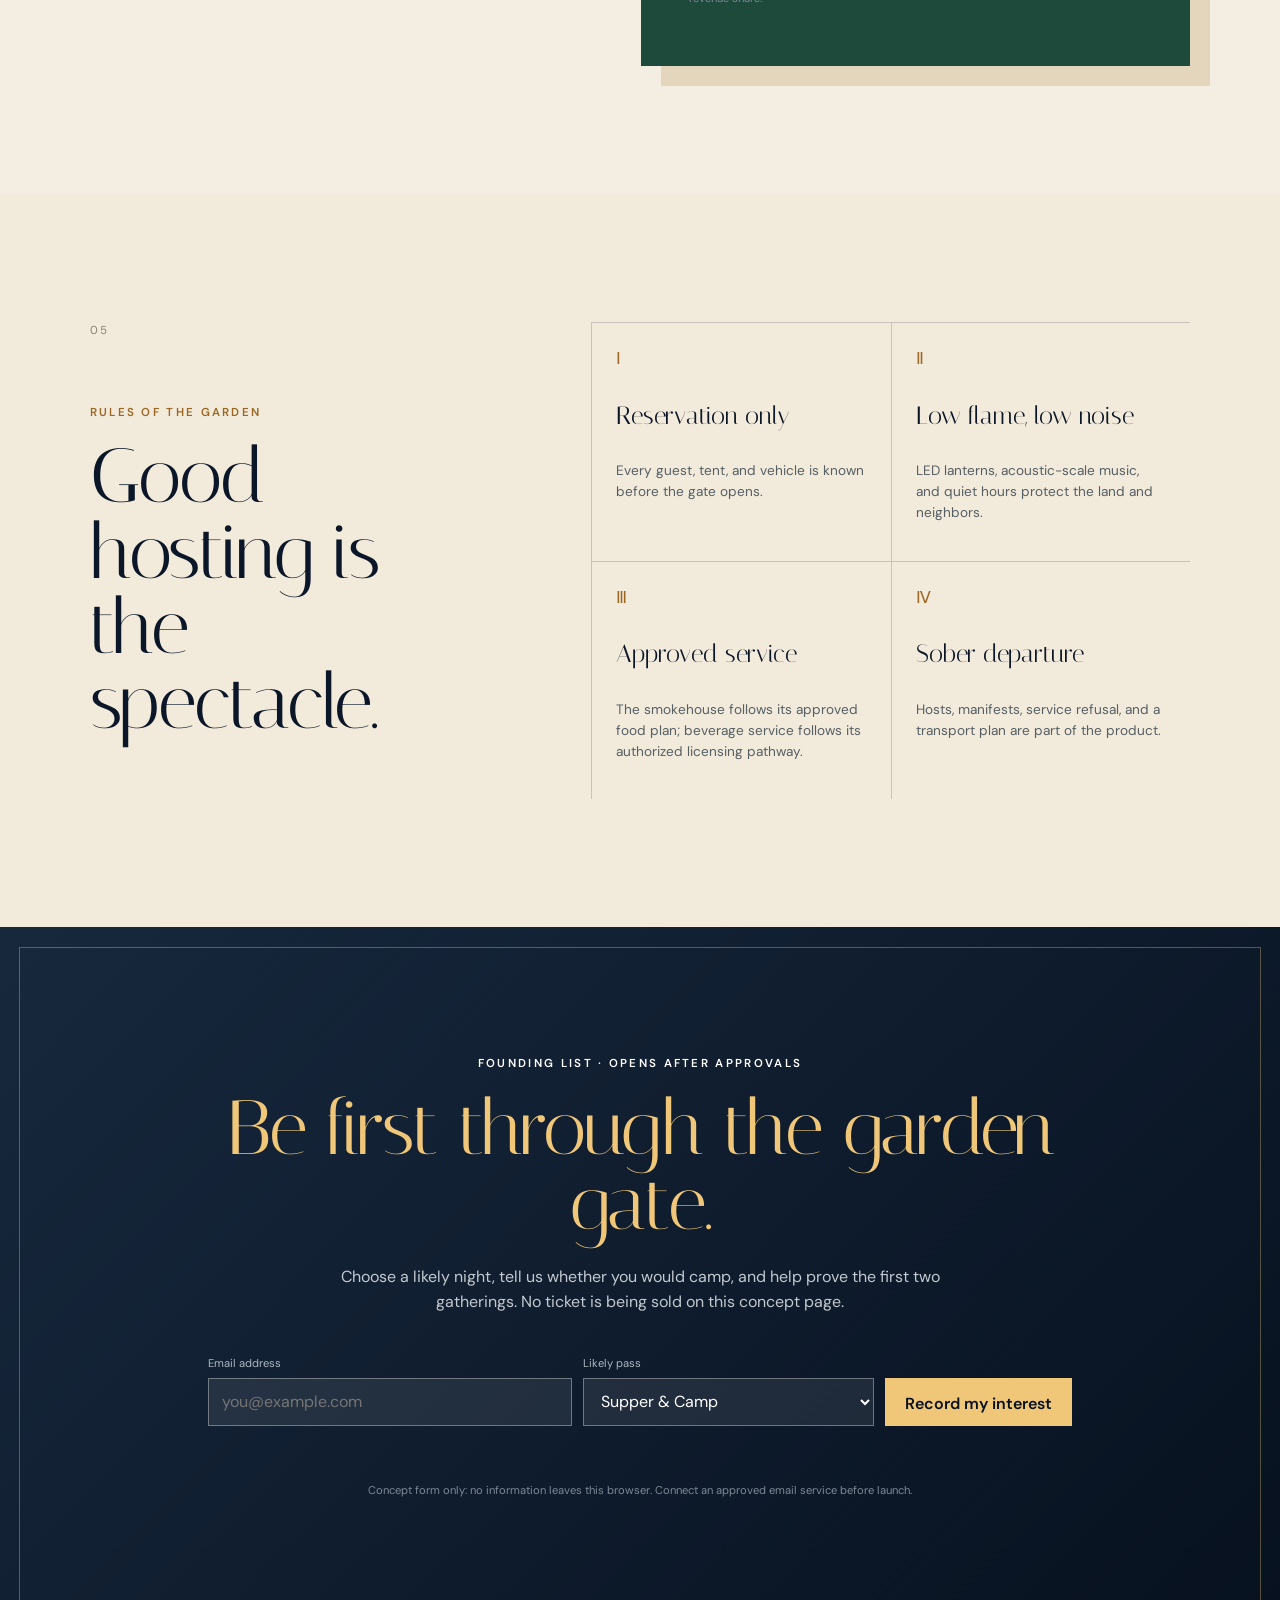
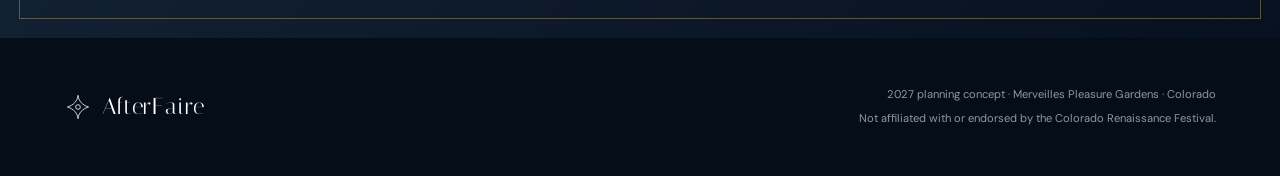
==== commit 47599343: "Add illustrated AfterFaire business scheme" ====
--- a/index.html
+++ b/index.html
@@ -8,7 +8,7 @@
   <title>AfterFaire 2027 — The night opens</title>
   <link rel="preconnect" href="https://fonts.googleapis.com">
   <link rel="preconnect" href="https://fonts.gstatic.com" crossorigin>
-  <link href="https://fonts.googleapis.com/css2?family=DM+Sans:wght@400;500;600&family=Italiana&display=swap" rel="stylesheet">
+  <link href="https://fonts.googleapis.com/css2?family=DM+Sans:wght@400;500;600&amp;family=Italiana&amp;display=swap" rel="stylesheet">
   <link rel="stylesheet" href="styles.css">
 </head>
 <body>
@@ -25,7 +25,7 @@
     <nav aria-label="Primary navigation">
       <a href="#evening">The evening</a>
       <a href="#passes">Passes</a>
-      <a href="#numbers">The plan</a>
+      <a href="scheme/">The plan</a>
       <a class="nav-cta" href="#founding">Founding list</a>
     </nav>
   </header>
@@ -75,7 +75,7 @@
         <li>
           <time>6:45</time>
           <span class="timeline-dot"></span>
-          <div><strong>Arrive & settle</strong><p>Reserved parking, warm welcome, handwash, supper service.</p></div>
+          <div><strong>Arrive &amp; settle</strong><p>Reserved parking, warm welcome, handwash, supper service.</p></div>
         </li>
         <li>
           <time>7:30</time>
@@ -90,7 +90,7 @@
         <li>
           <time>9:15</time>
           <span class="timeline-dot"></span>
-          <div><strong>Stories & songs</strong><p>The volume comes down. The tables draw closer.</p></div>
+          <div><strong>Stories &amp; songs</strong><p>The volume comes down. The tables draw closer.</p></div>
         </li>
         <li>
           <time>11:00</time>
@@ -118,7 +118,7 @@
         </ul>
       </article>
       <article class="pass-card featured">
-        <p class="card-kicker">Supper & Camp</p>
+        <p class="card-kicker">Supper &amp; Camp</p>
         <p class="price"><sup>$</sup>179 <small>early</small></p>
         <p>The whole evening, plus a primitive tent place, morning coffee, and a simple breakfast bite.</p>
         <ul>
@@ -152,7 +152,7 @@
         <p class="eyebrow amber">A business, not a bonfire</p>
         <h2 id="numbers-title">The night has to pay.</h2>
         <p>Tickets and camping carry the event. The smokehouse supper is prepaid and portioned to reservations; beverages use an authorized service pathway. Slide attendance to see the base model respond.</p>
-        <a class="text-link dark-link" href="business-plan.md">Read the full operating plan <span aria-hidden="true">↗</span></a>
+        <a class="text-link dark-link" href="scheme/">Explore the illustrated business plan <span aria-hidden="true">↗</span></a>
       </div>
       <div class="calculator" data-calculator>
         <div class="calc-control">
@@ -192,7 +192,7 @@
         <p>Choose a likely night, tell us whether you would camp, and help prove the first two gatherings. No ticket is being sold on this concept page.</p>
         <form class="signup" data-signup>
           <label><span>Email address</span><input type="email" name="email" autocomplete="email" placeholder="you@example.com" required></label>
-          <label><span>Likely pass</span><select name="pass"><option>Supper & Camp</option><option>Garden Supper</option><option>Not sure yet</option></select></label>
+          <label><span>Likely pass</span><select name="pass"><option>Supper &amp; Camp</option><option>Garden Supper</option><option>Not sure yet</option></select></label>
           <button class="button button-gold" type="submit">Record my interest</button>
         </form>
         <p class="form-message" data-form-message role="status"></p>
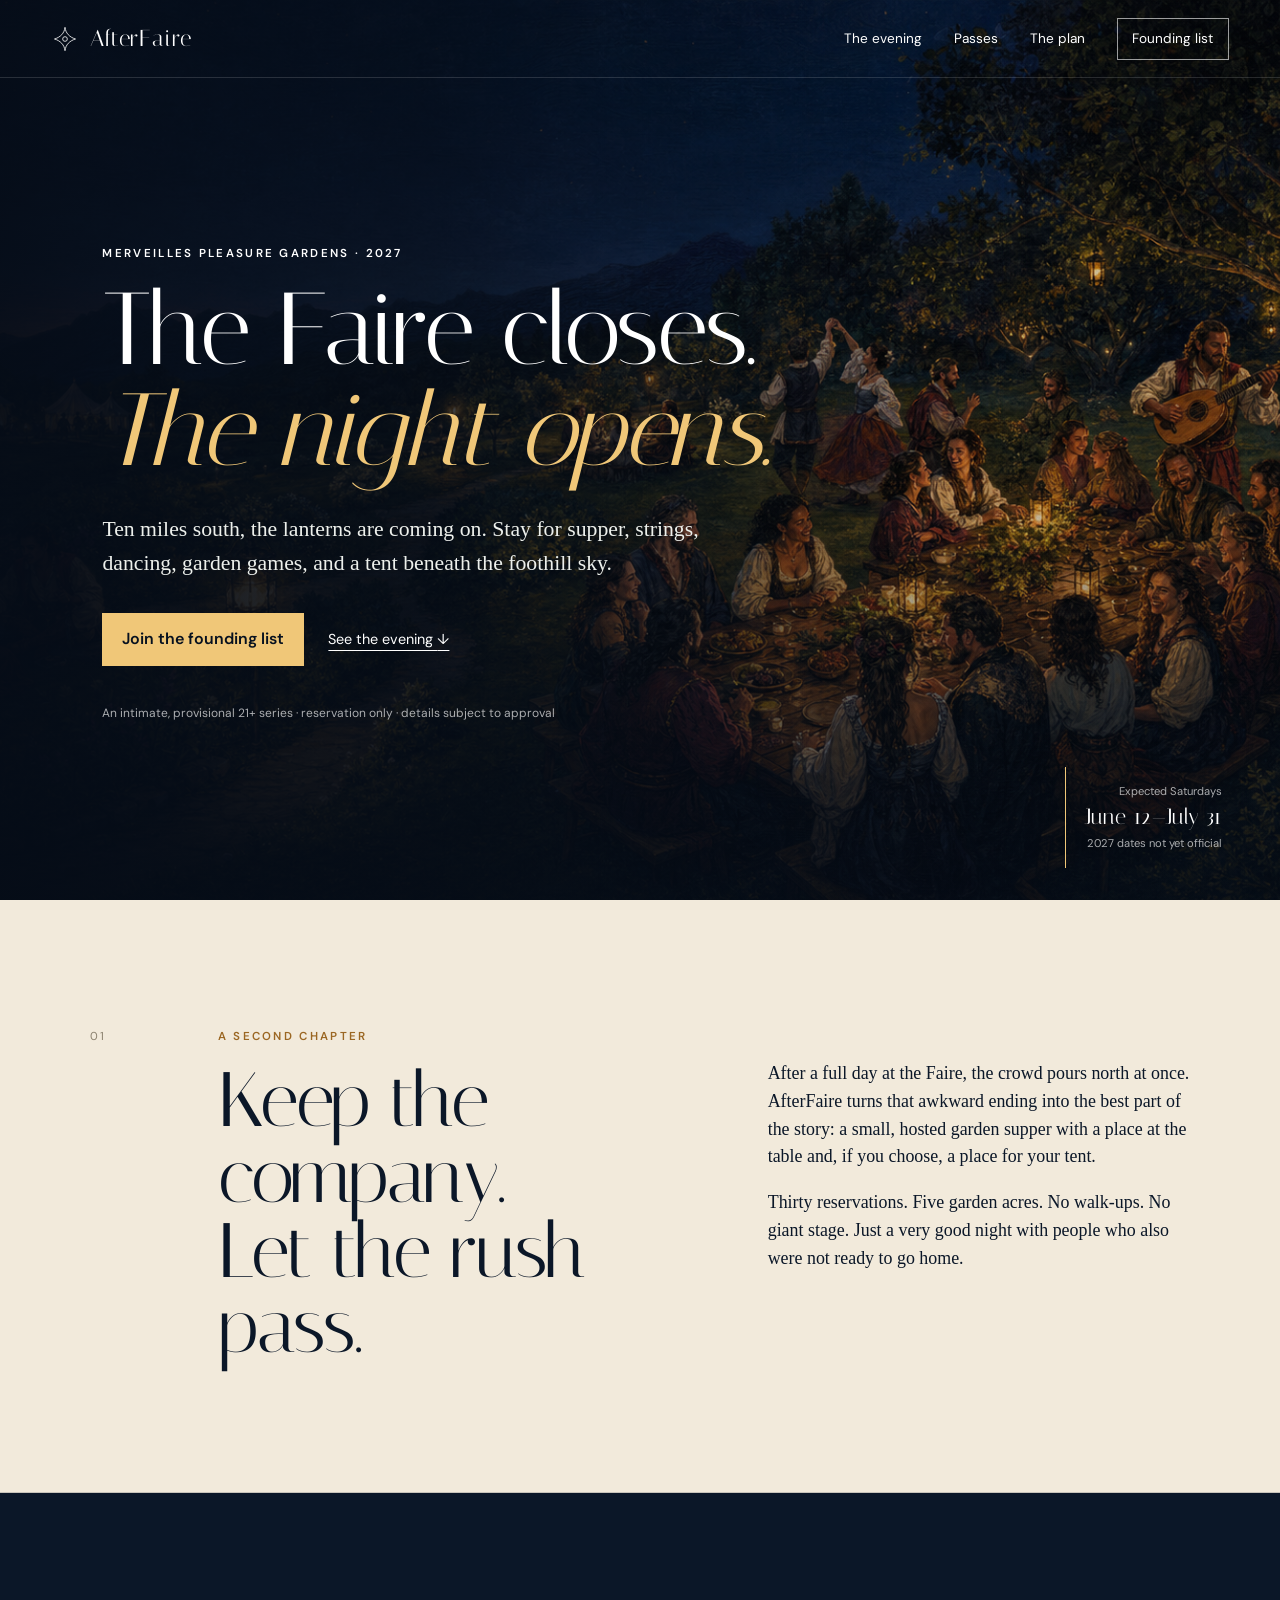
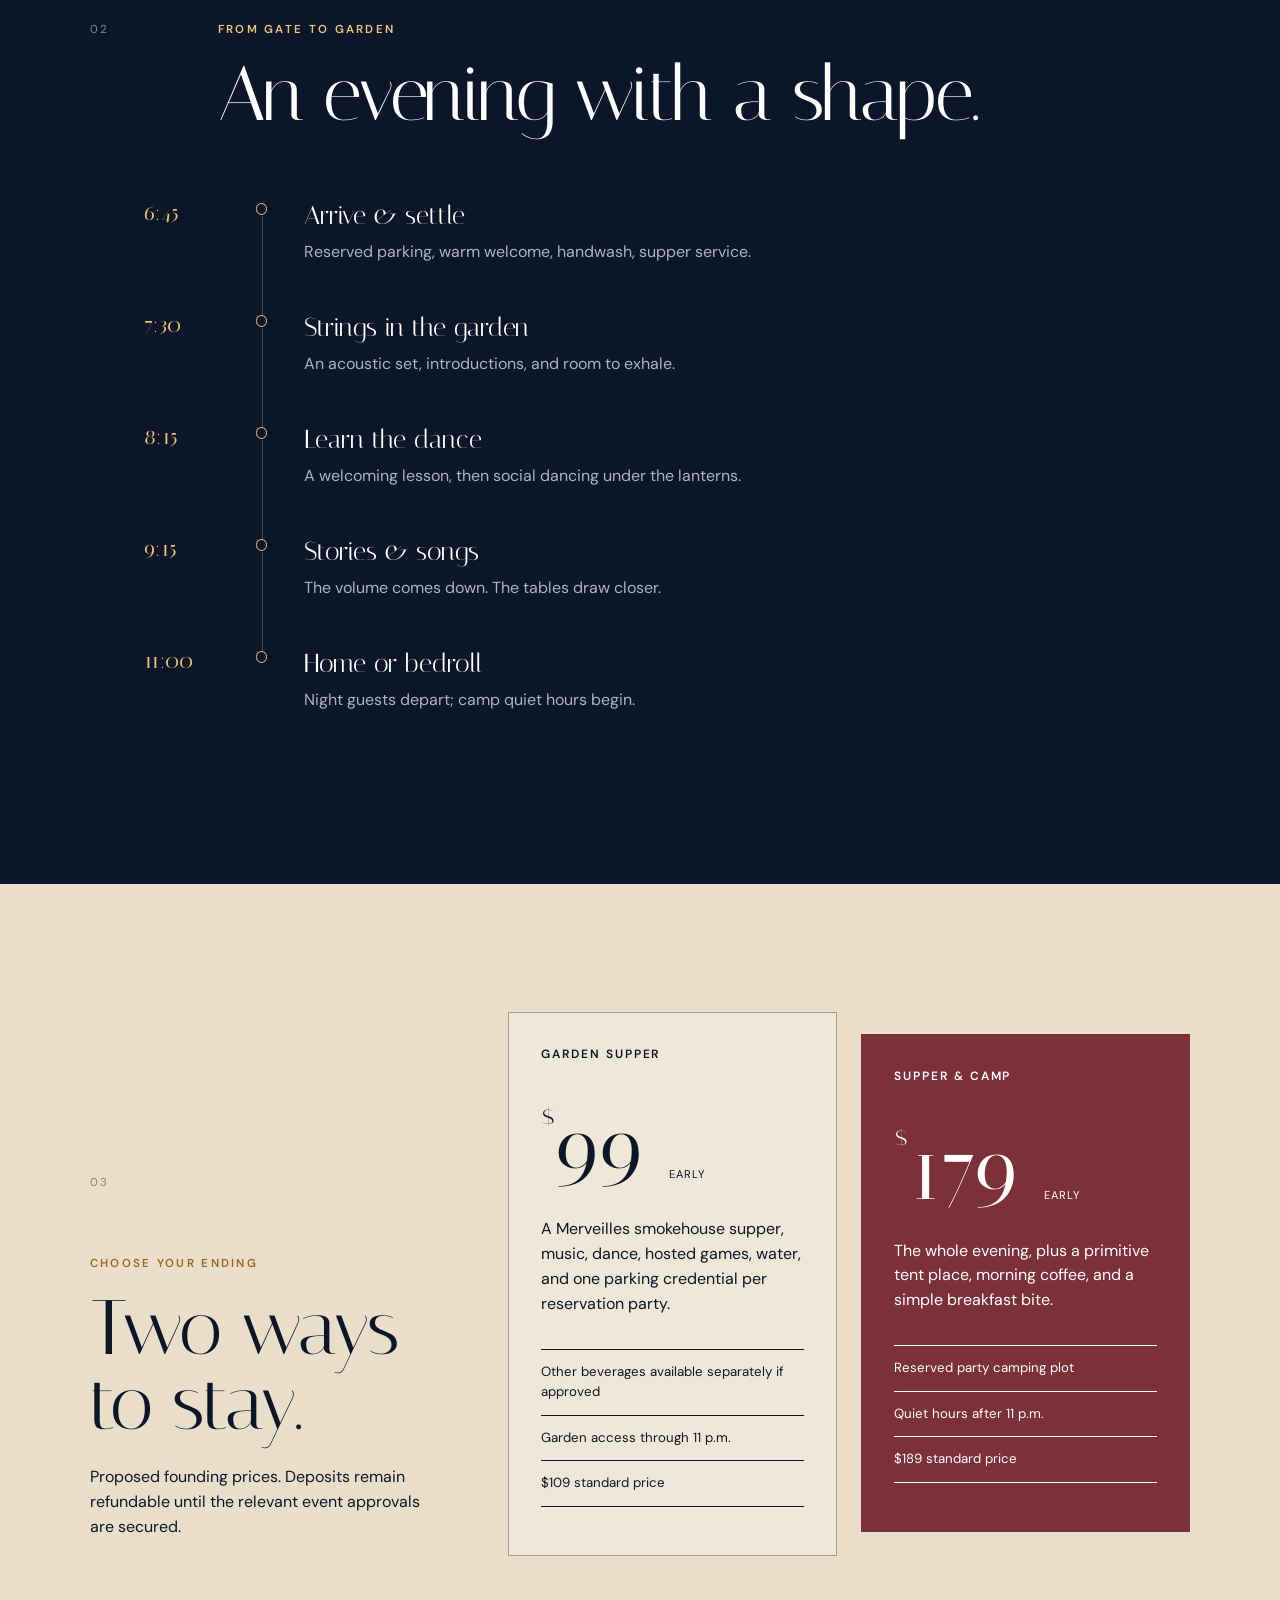
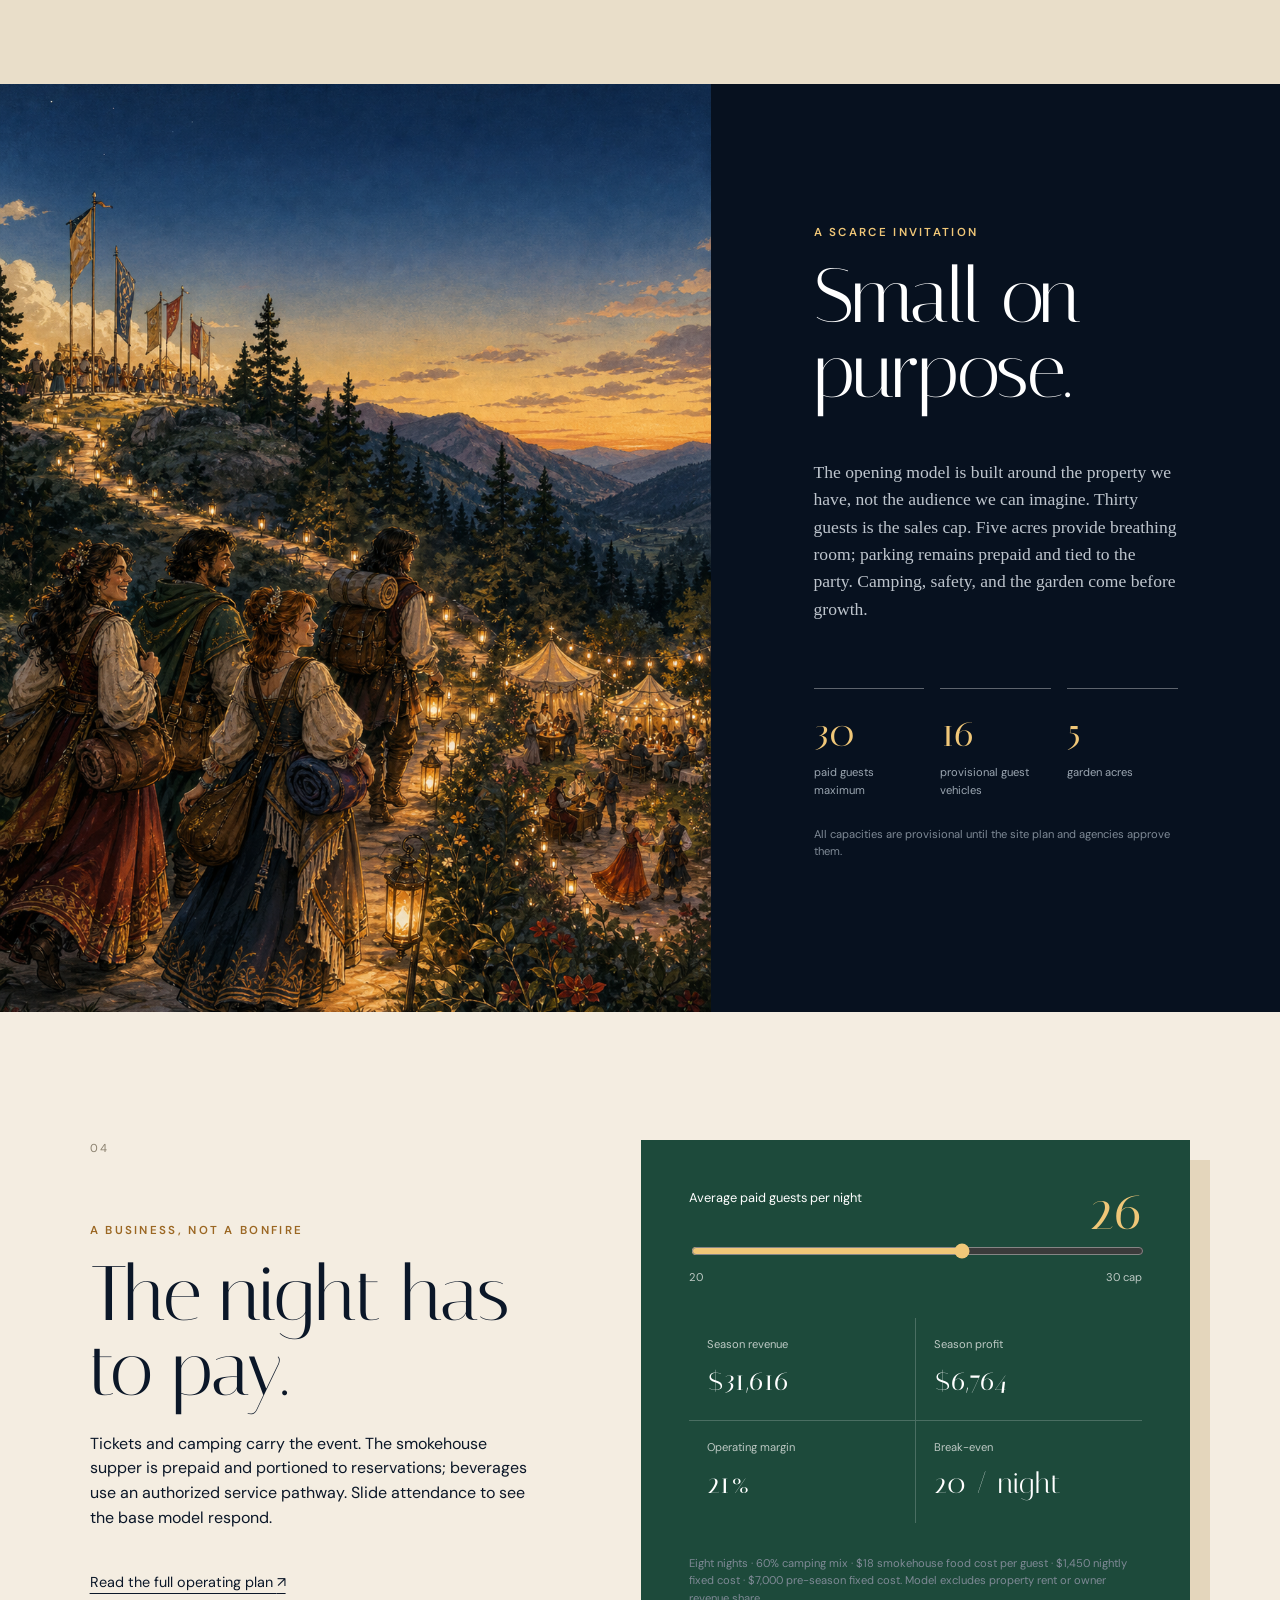
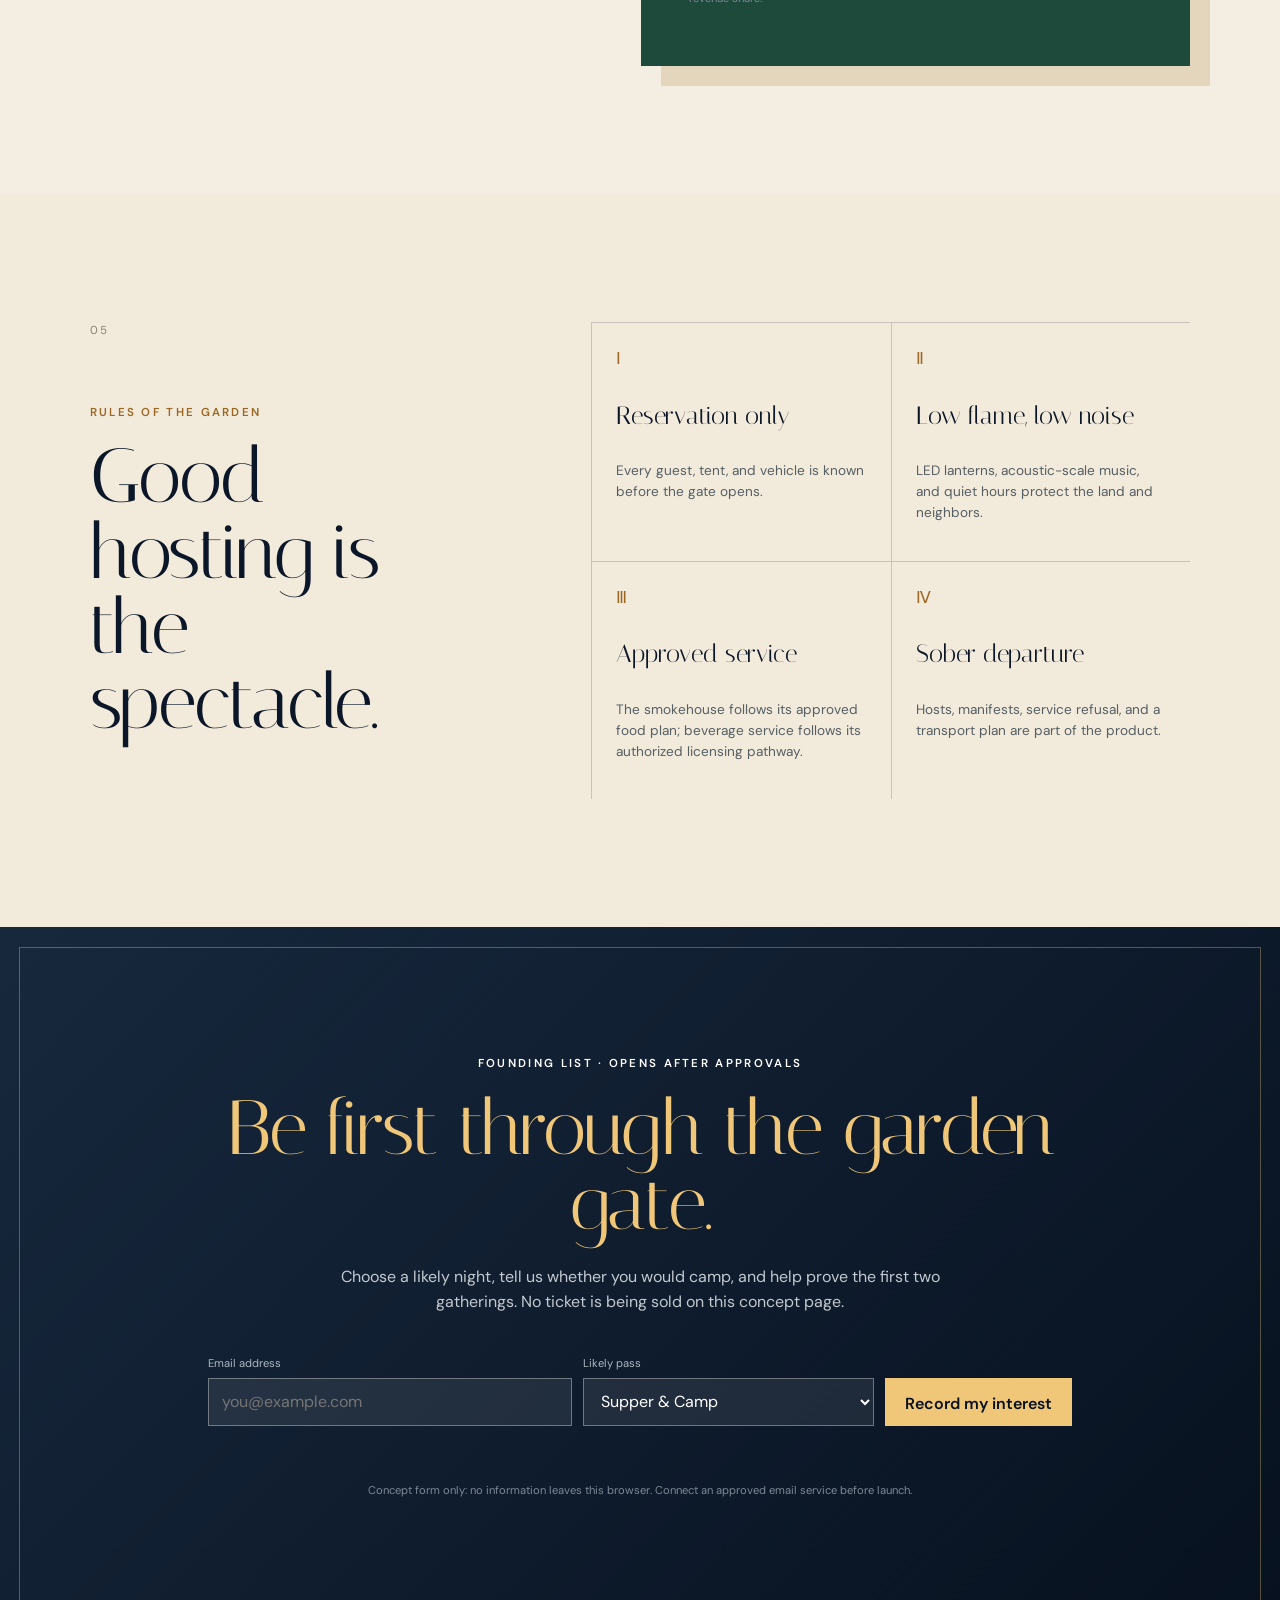
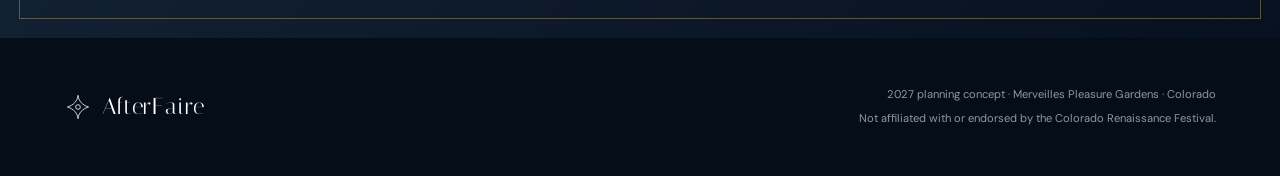
==== commit 1556fcd7: "Remove Scheme links from public homepage" ====
--- a/index.html
+++ b/index.html
@@ -25,7 +25,7 @@
     <nav aria-label="Primary navigation">
       <a href="#evening">The evening</a>
       <a href="#passes">Passes</a>
-      <a href="scheme/">The plan</a>
+      <a href="#numbers">The plan</a>
       <a class="nav-cta" href="#founding">Founding list</a>
     </nav>
   </header>
@@ -152,7 +152,7 @@
         <p class="eyebrow amber">A business, not a bonfire</p>
         <h2 id="numbers-title">The night has to pay.</h2>
         <p>Tickets and camping carry the event. The smokehouse supper is prepaid and portioned to reservations; beverages use an authorized service pathway. Slide attendance to see the base model respond.</p>
-        <a class="text-link dark-link" href="scheme/">Explore the illustrated business plan <span aria-hidden="true">↗</span></a>
+        <a class="text-link dark-link" href="business-plan.md">Read the full operating plan <span aria-hidden="true">↗</span></a>
       </div>
       <div class="calculator" data-calculator>
         <div class="calc-control">
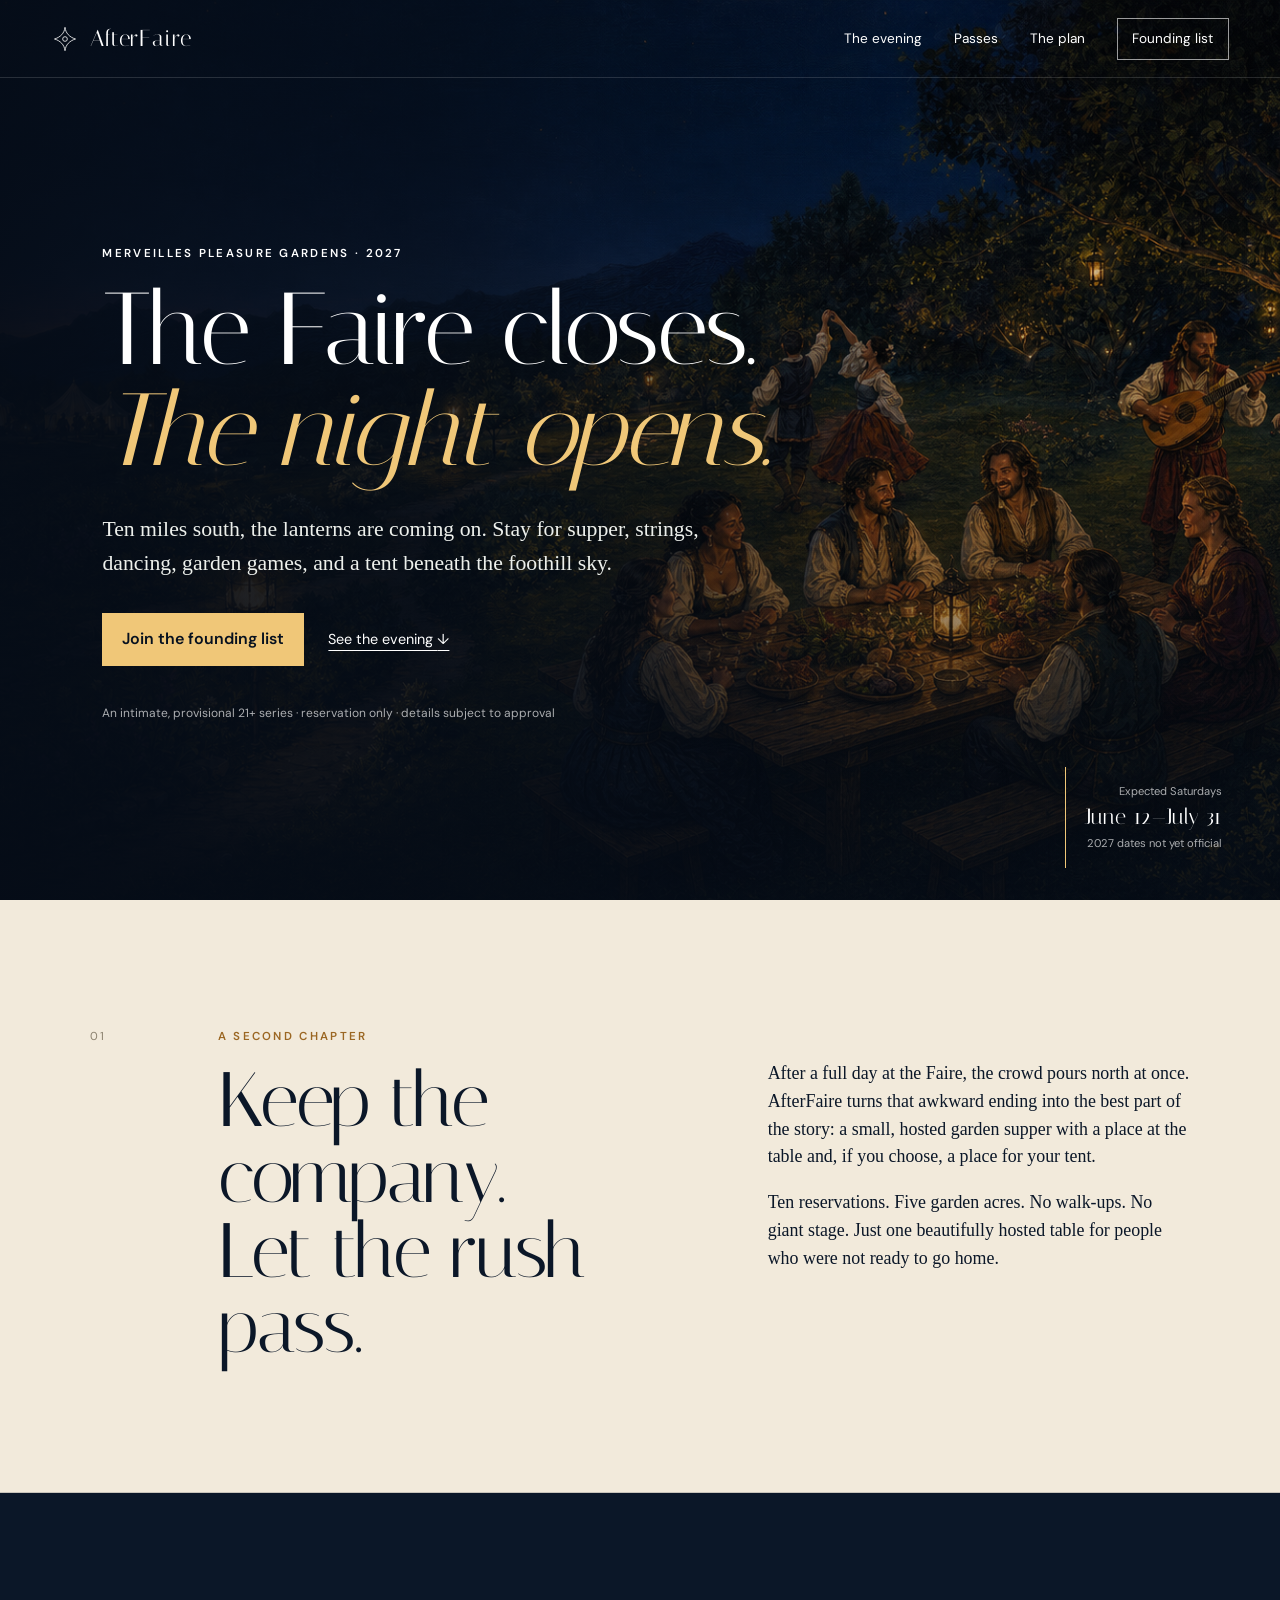
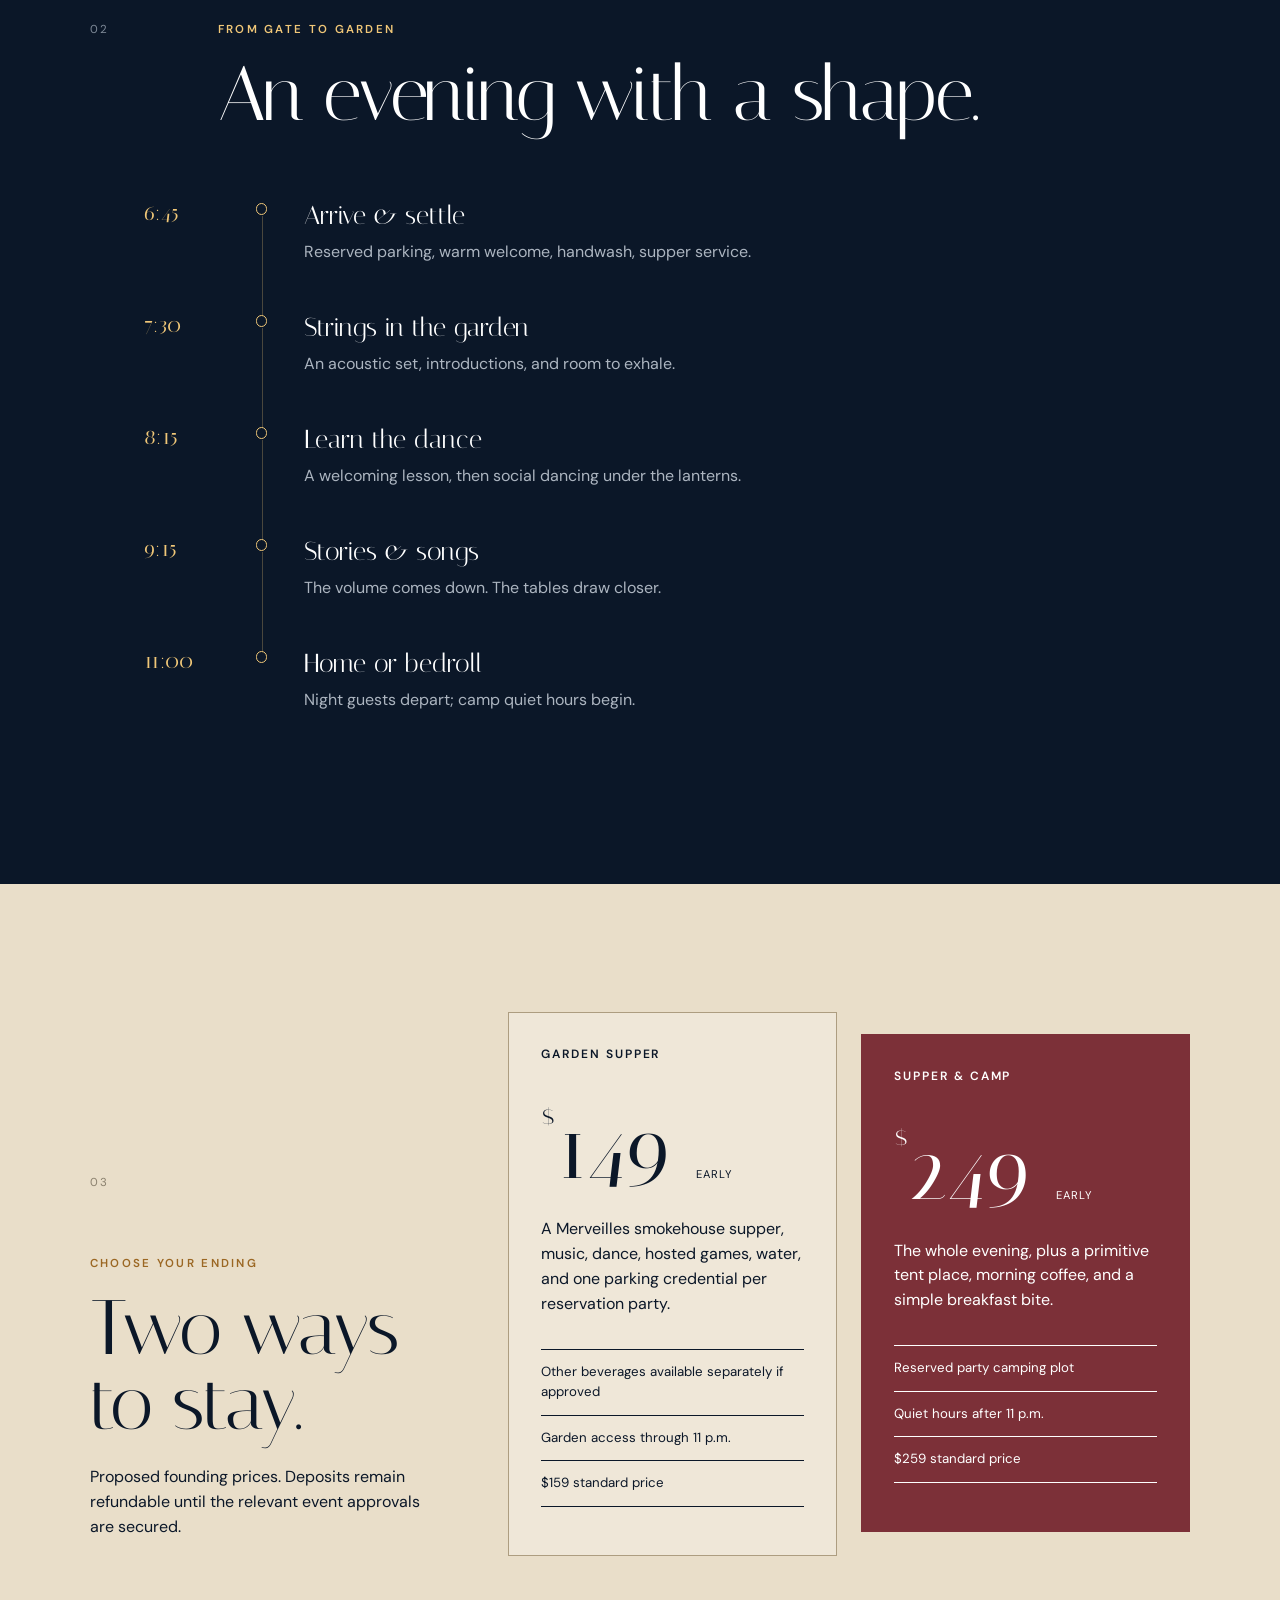
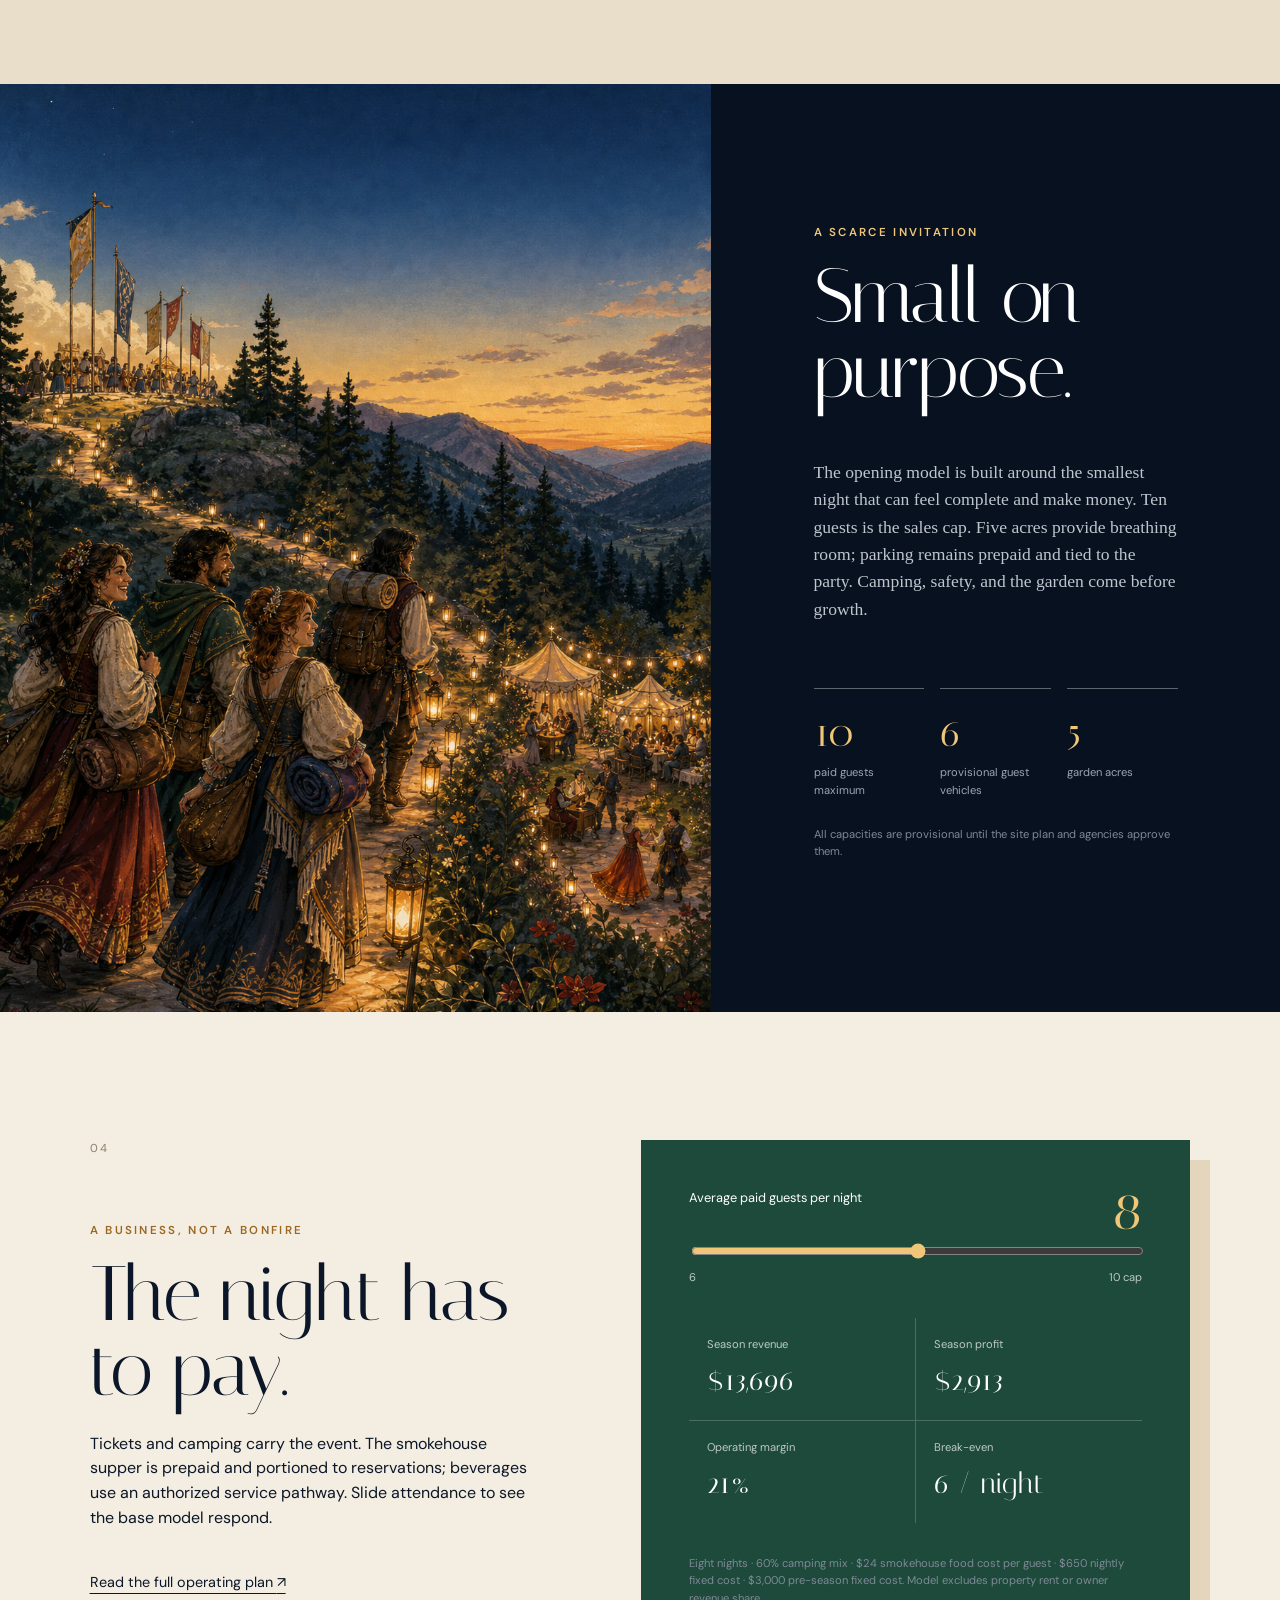
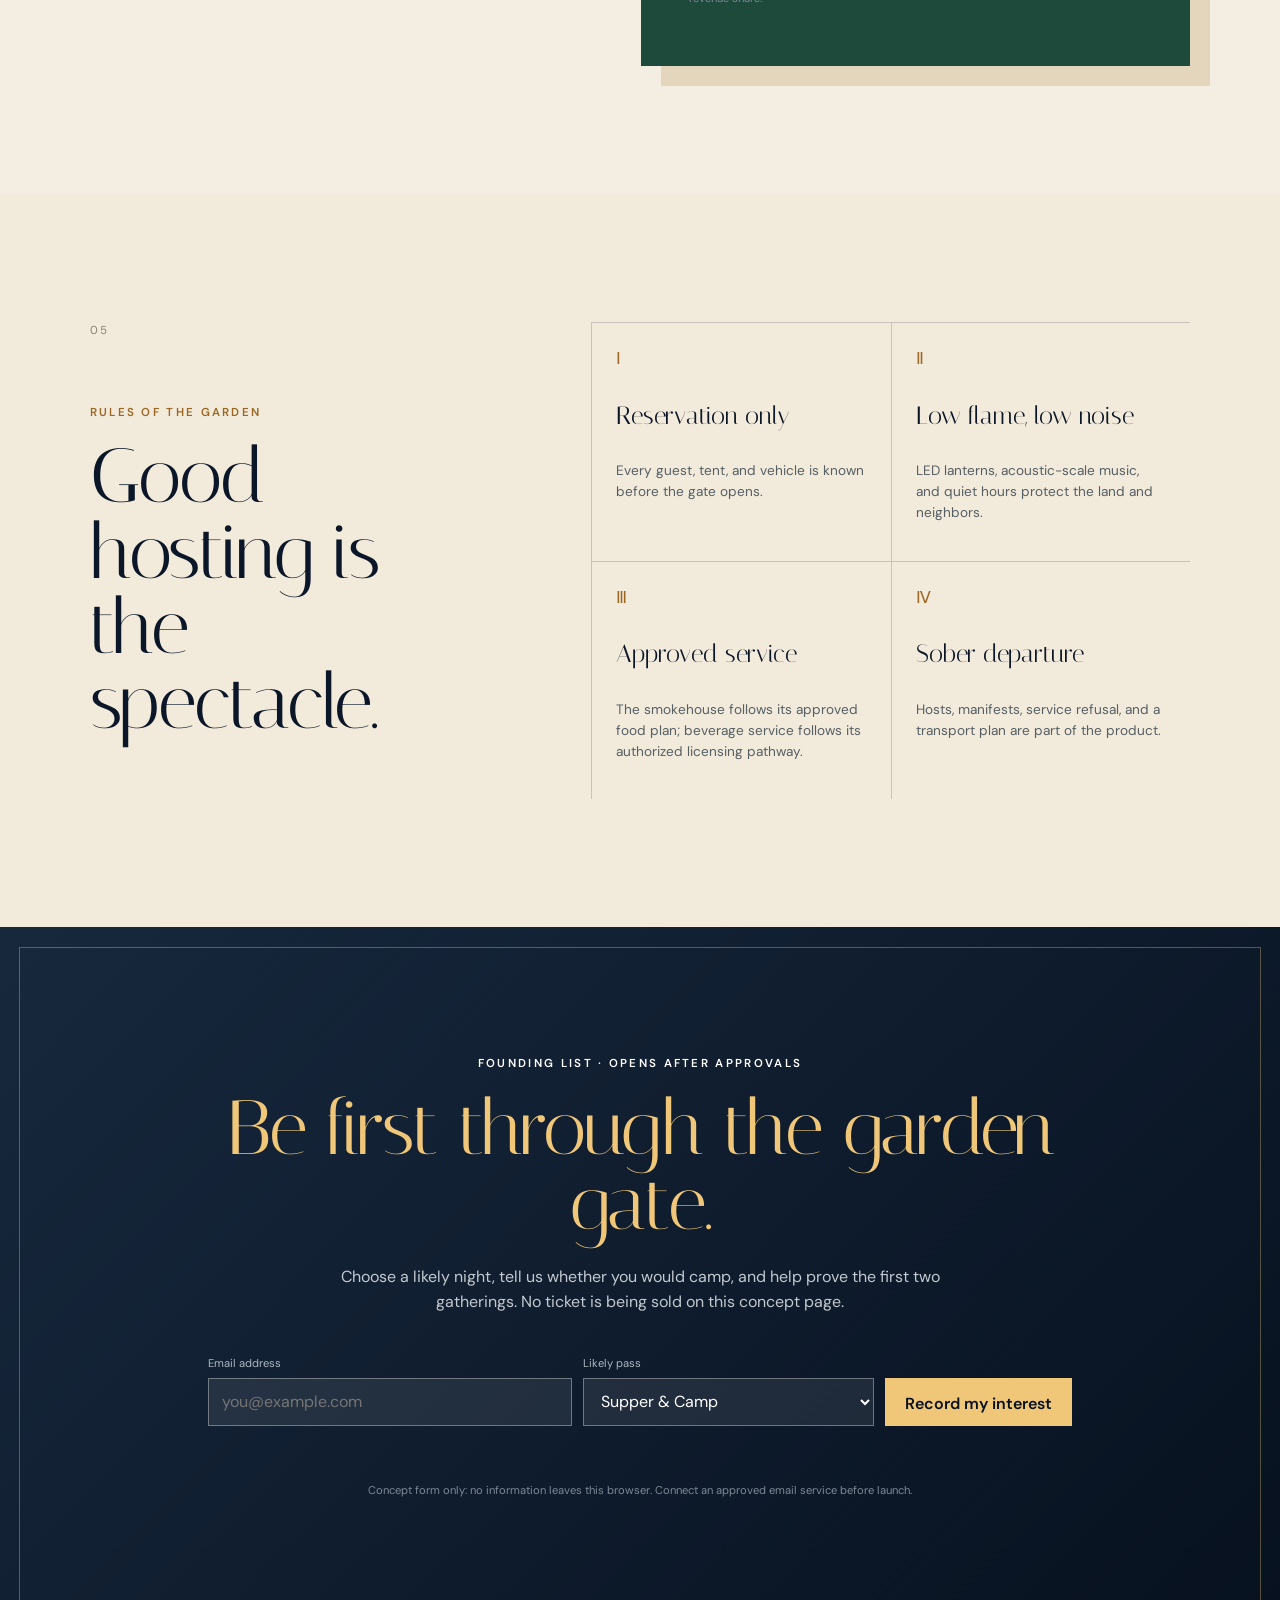
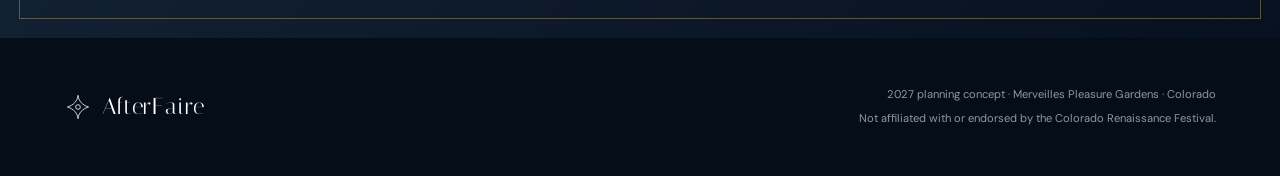
==== commit 1c9cc96d: "Rebuild AfterFaire plan for ten guests" ====
--- a/index.html
+++ b/index.html
@@ -32,7 +32,7 @@
 
   <main id="main">
     <section class="hero" id="top" aria-labelledby="hero-title">
-      <img src="assets/afterfaire-hero-v2.png" alt="About two dozen costumed friends dining, dancing, and listening to musicians across a spacious lantern-lit garden beneath the Colorado foothills.">
+      <img src="assets/afterfaire-hero-ten.png" alt="Ten costumed guests dining, dancing, and playing music in a spacious lantern-lit garden beneath the Colorado foothills.">
       <div class="hero-shade"></div>
       <div class="hero-copy">
         <p class="eyebrow">Merveilles Pleasure Gardens · 2027</p>
@@ -59,7 +59,7 @@
       </div>
       <div class="thesis-copy">
         <p>After a full day at the Faire, the crowd pours north at once. AfterFaire turns that awkward ending into the best part of the story: a small, hosted garden supper with a place at the table and, if you choose, a place for your tent.</p>
-        <p>Thirty reservations. Five garden acres. No walk-ups. No giant stage. Just a very good night with people who also were not ready to go home.</p>
+        <p>Ten reservations. Five garden acres. No walk-ups. No giant stage. Just one beautifully hosted table for people who were not ready to go home.</p>
       </div>
     </section>
 
@@ -109,22 +109,22 @@
       </div>
       <article class="pass-card">
         <p class="card-kicker">Garden Supper</p>
-        <p class="price"><sup>$</sup>99 <small>early</small></p>
+        <p class="price"><sup>$</sup>149 <small>early</small></p>
         <p>A Merveilles smokehouse supper, music, dance, hosted games, water, and one parking credential per reservation party.</p>
         <ul>
           <li>Other beverages available separately if approved</li>
           <li>Garden access through 11 p.m.</li>
-          <li>$109 standard price</li>
+          <li>$159 standard price</li>
         </ul>
       </article>
       <article class="pass-card featured">
         <p class="card-kicker">Supper &amp; Camp</p>
-        <p class="price"><sup>$</sup>179 <small>early</small></p>
+        <p class="price"><sup>$</sup>249 <small>early</small></p>
         <p>The whole evening, plus a primitive tent place, morning coffee, and a simple breakfast bite.</p>
         <ul>
           <li>Reserved party camping plot</li>
           <li>Quiet hours after 11 p.m.</li>
-          <li>$189 standard price</li>
+          <li>$259 standard price</li>
         </ul>
       </article>
     </section>
@@ -136,10 +136,10 @@
       <div class="journey-copy">
         <p class="eyebrow amber">A scarce invitation</p>
         <h2 id="journey-title">Small on purpose.</h2>
-        <p>The opening model is built around the property we have, not the audience we can imagine. Thirty guests is the sales cap. Five acres provide breathing room; parking remains prepaid and tied to the party. Camping, safety, and the garden come before growth.</p>
+        <p>The opening model is built around the smallest night that can feel complete and make money. Ten guests is the sales cap. Five acres provide breathing room; parking remains prepaid and tied to the party. Camping, safety, and the garden come before growth.</p>
         <dl class="facts">
-          <div><dt>30</dt><dd>paid guests maximum</dd></div>
-          <div><dt>16</dt><dd>provisional guest vehicles</dd></div>
+          <div><dt>10</dt><dd>paid guests maximum</dd></div>
+          <div><dt>6</dt><dd>provisional guest vehicles</dd></div>
           <div><dt>5</dt><dd>garden acres</dd></div>
         </dl>
         <p class="small-print">All capacities are provisional until the site plan and agencies approve them.</p>
@@ -157,17 +157,17 @@
       <div class="calculator" data-calculator>
         <div class="calc-control">
           <label for="attendance">Average paid guests per night</label>
-          <output id="attendance-output" for="attendance">26</output>
-          <input id="attendance" type="range" min="20" max="30" value="26" step="1">
-          <div class="range-labels"><span>20</span><span>30 cap</span></div>
+          <output id="attendance-output" for="attendance">8</output>
+          <input id="attendance" type="range" min="6" max="10" value="8" step="1">
+          <div class="range-labels"><span>6</span><span>10 cap</span></div>
         </div>
         <div class="calc-results" aria-live="polite">
-          <div><span>Season revenue</span><strong data-revenue>$31,616</strong></div>
-          <div><span>Season profit</span><strong data-profit>$6,764</strong></div>
+          <div><span>Season revenue</span><strong data-revenue>$13,696</strong></div>
+          <div><span>Season profit</span><strong data-profit>$2,913</strong></div>
           <div><span>Operating margin</span><strong data-margin>21%</strong></div>
-          <div><span>Break-even</span><strong>20 / night</strong></div>
-        </div>
-        <p class="calc-note">Eight nights · 60% camping mix · $18 smokehouse food cost per guest · $1,450 nightly fixed cost · $7,000 pre-season fixed cost. Model excludes property rent or owner revenue share.</p>
+          <div><span>Break-even</span><strong>6 / night</strong></div>
+        </div>
+        <p class="calc-note">Eight nights · 60% camping mix · $24 smokehouse food cost per guest · $650 nightly fixed cost · $3,000 pre-season fixed cost. Model excludes property rent or owner revenue share.</p>
       </div>
     </section>
 
